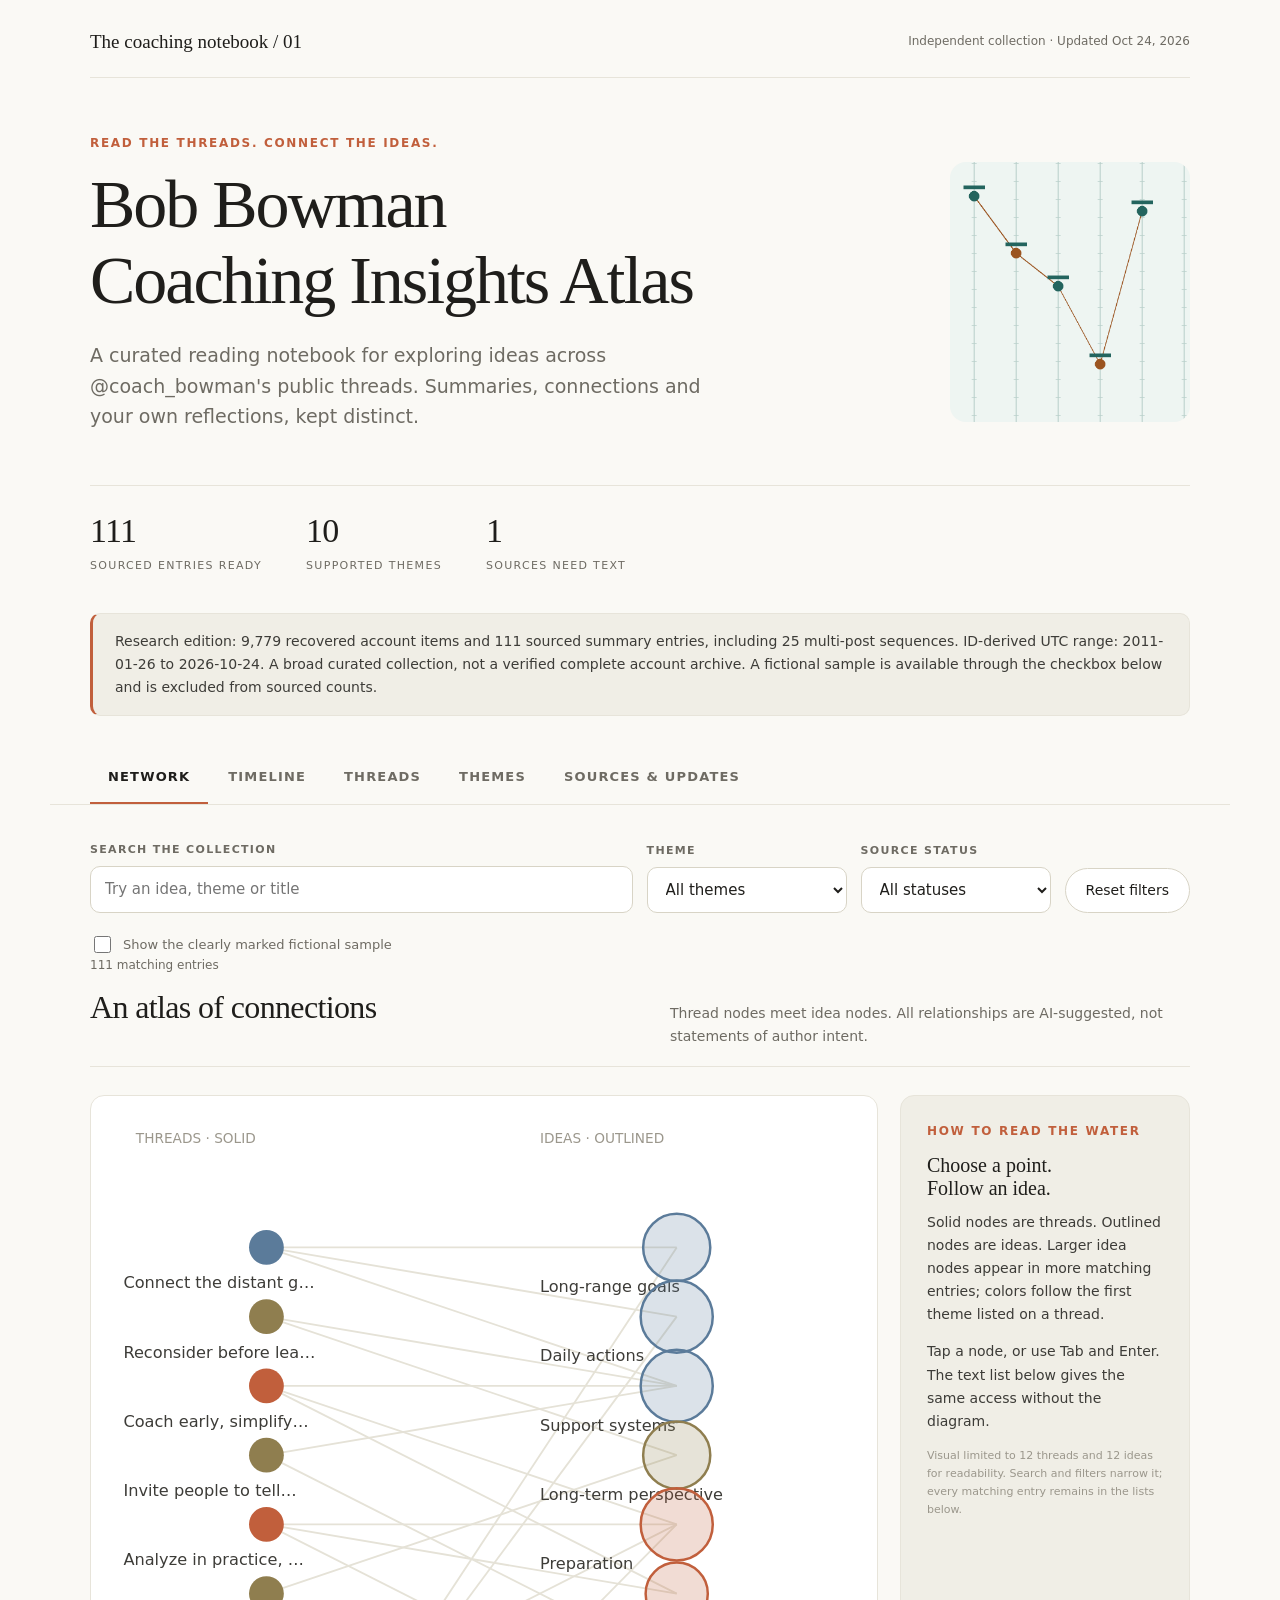
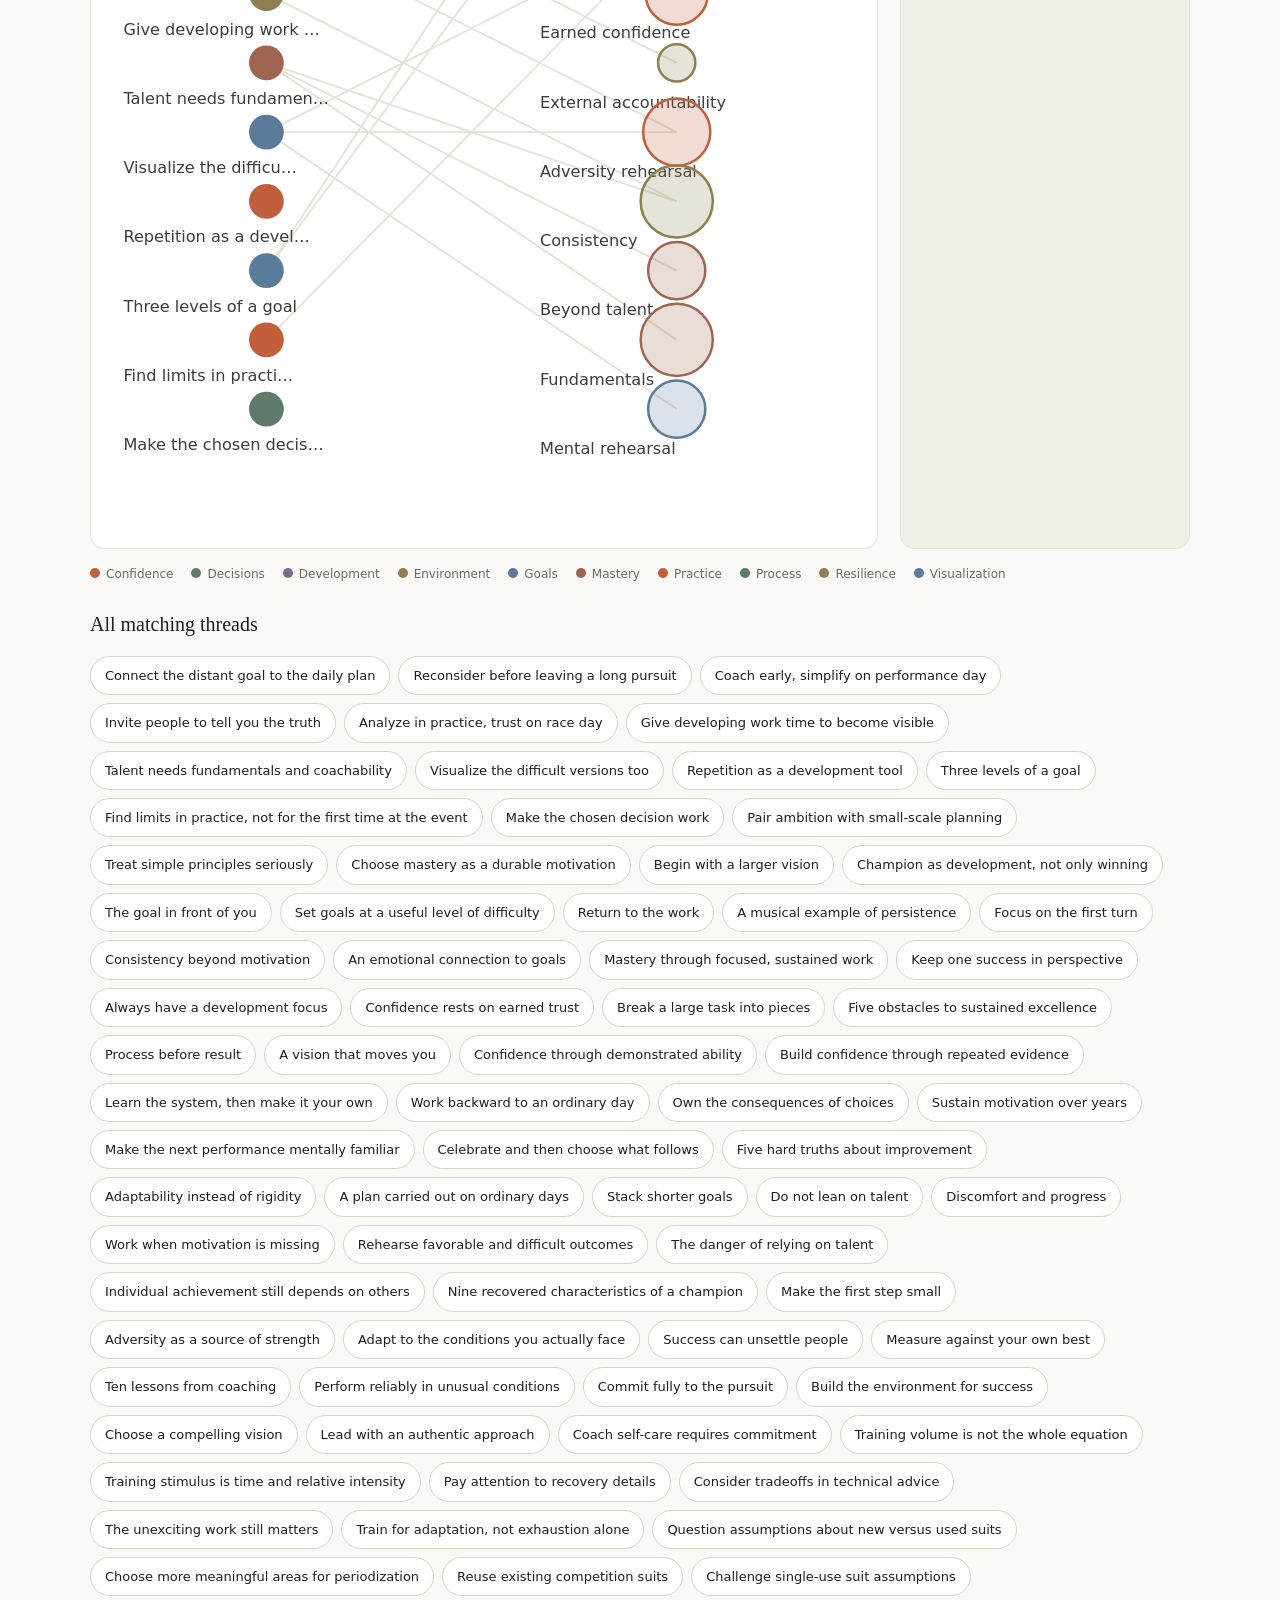
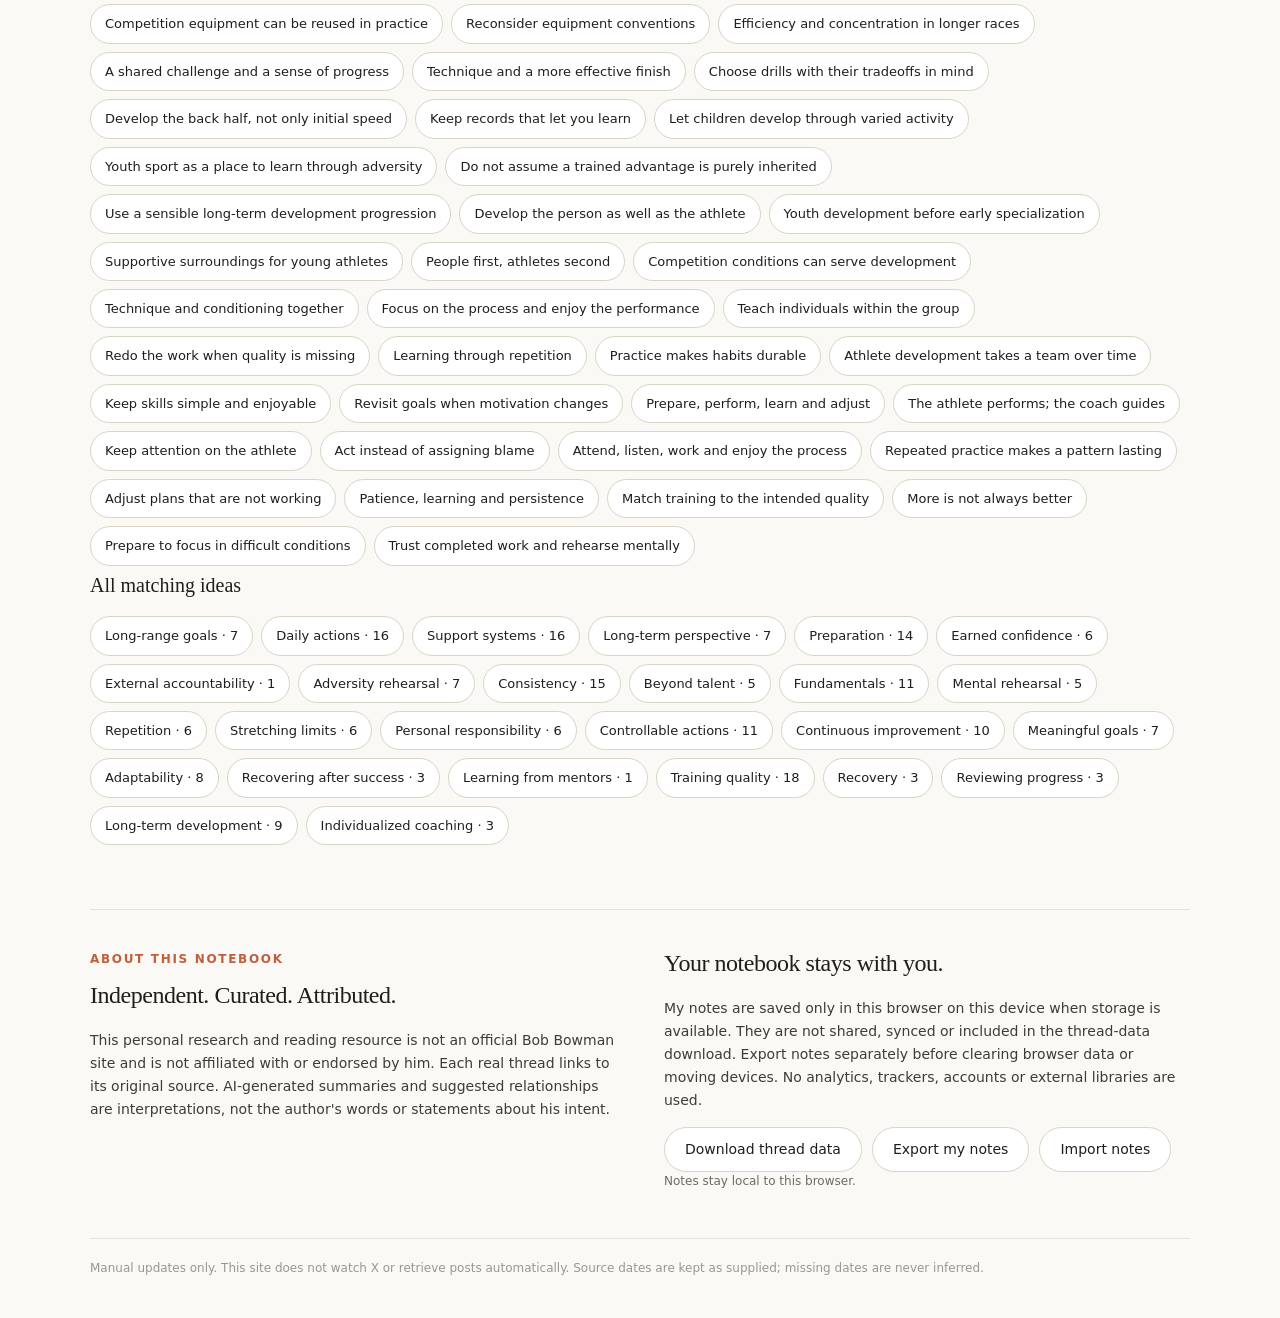
==== index.html @ 833002bc "Initial publication of the Bob Bowman Coaching Insights Atlas" ====
<!doctype html>
<html lang="en">
<head>
<meta charset="utf-8"><meta name="viewport" content="width=device-width,initial-scale=1">
<meta name="description" content="An independent, curated notebook for exploring Bob Bowman's public coaching threads. Not affiliated with or endorsed by Bob Bowman.">
<title>Bob Bowman Coaching Insights Atlas</title>
<link rel="icon" href="./favicon.svg" type="image/svg+xml"><link rel="stylesheet" href="./styles.css">
</head>
<body><a class="skip" href="#atlas-main">Skip to notebook</a><div id="atlas"><p class="loading">Loading the notebook...</p></div>
<noscript>This notebook needs JavaScript for its views. Read or download <a href="./threads.json">the thread data</a> directly.</noscript>
<script type="module">
import { mountAtlas } from './app.js';
const root = document.getElementById('atlas');
fetch('./threads.json').then(r => {if (!r.ok) throw Error('Could not load threads.json'); return r.json();})
.then(data => mountAtlas(root, data)).catch(error => {
  root.replaceChildren(); const heading=document.createElement('h1'); heading.textContent='The notebook could not load';
  const p=document.createElement('p'); p.textContent='Check that threads.json is valid JSON and sits beside index.html. Opening this file directly may block data loading; use GitHub Pages or the local preview instructions in README.md. '+error.message;
  root.append(heading,p);
});
</script></body></html>
---- styles.css ----
/* Bob Bowman Coaching Insights Atlas — warm, editorial, professional theme.
   Typography-first, generous spacing, clear text navigation. No external assets. */
:root{
  --paper:#FAF9F5;
  --card:#FFFFFF;
  --soft:#F0EEE6;
  --ink:#1F1E1B;
  --ink-soft:#3D3C38;
  --muted:#6E6B63;
  --faint:#9B978C;
  --line:#E7E4DA;
  --line-strong:#D8D4C6;
  --accent:#C15F3C;
  --accent-soft:#F6E9E2;
  --serif:Georgia,'Times New Roman',Times,serif;
  --sans:system-ui,-apple-system,BlinkMacSystemFont,'Segoe UI',Roboto,sans-serif;
  --radius:14px;
  color-scheme:light;
}
*{box-sizing:border-box}
html{scroll-behavior:smooth}
body{margin:0;background:var(--paper);color:var(--ink);font:17px/1.65 var(--sans);-webkit-font-smoothing:antialiased}
button,input,select,textarea{font:inherit}
button,a,input,select,textarea{touch-action:manipulation}
button,select,input[type=file]{cursor:pointer}
button{min-height:44px;padding:10px 20px;border:1px solid var(--line-strong);background:var(--card);color:var(--ink);border-radius:999px;font-size:14px}
button:hover{background:var(--soft);border-color:var(--faint)}
button.active,.primary{background:var(--ink);color:var(--paper);border-color:var(--ink)}
button.active:hover,.primary:hover{background:var(--ink-soft)}
button:disabled{opacity:.55;cursor:not-allowed}
a{color:var(--accent);text-underline-offset:3px;text-decoration-thickness:1px;overflow-wrap:anywhere}
a:hover{text-decoration-thickness:2px}
:focus-visible{outline:2px solid var(--accent);outline-offset:3px;border-radius:4px}
h1,h2,h3,p{margin-top:0}
h1,h2,h3{line-height:1.12;font-family:var(--serif);font-weight:400;color:var(--ink)}
h1{font-size:clamp(40px,5.6vw,68px);letter-spacing:-.03em;max-width:820px;margin-bottom:22px}
h2{font-size:clamp(26px,3vw,32px);letter-spacing:-.02em}
h3{font-size:20px}
small,.meta,.eyebrow{font-size:12px;letter-spacing:.03em}
.eyebrow{text-transform:uppercase;letter-spacing:.14em;font-weight:600;font-family:var(--sans);color:var(--accent);font-size:12px}
.atlas-shell{max-width:1180px;margin:auto;padding:0 40px 40px}
.mast{padding:26px 0 0}
.mastline,.row,.view-head{display:flex;align-items:center;justify-content:space-between;gap:18px;flex-wrap:wrap}
.mastline{padding-bottom:20px;border-bottom:1px solid var(--line);margin-bottom:56px}
.identity{font-family:var(--serif);font-size:19px;color:var(--ink)}
.edition{font-size:12px;color:var(--muted)}
.hero{display:grid;grid-template-columns:1fr 240px;gap:48px;align-items:center;margin-bottom:8px}
.dek{max-width:640px;color:var(--muted);font-size:19px;line-height:1.6}
.lane-art{width:100%;height:230px}
.stats{display:flex;gap:44px;margin:34px 0 0;padding-top:26px;border-top:1px solid var(--line)}
.stat strong{display:block;font:400 34px/1.1 var(--serif);letter-spacing:-.02em}
.stat span{font-size:11px;letter-spacing:.12em;text-transform:uppercase;color:var(--muted)}
.notice{background:var(--soft);border:1px solid var(--line);border-left:3px solid var(--accent);border-radius:10px;padding:16px 22px;margin:36px 0 0}
.notice p{margin:0;font-size:14px;color:var(--ink-soft)}
/* Sticky text navigation */
.tabs{position:sticky;top:0;z-index:15;display:flex;gap:2px;flex-wrap:wrap;background:var(--paper);border-bottom:1px solid var(--line);padding:0;margin:34px -40px 36px;padding-left:40px;padding-right:40px}
.tabs button{border:0;border-radius:0;background:transparent;min-height:54px;padding:0 18px;font-size:13px;font-weight:600;letter-spacing:.09em;text-transform:uppercase;color:var(--muted);border-bottom:2px solid transparent}
.tabs button:hover{background:transparent;color:var(--ink)}
.tabs button.active{background:transparent;color:var(--ink);border-bottom-color:var(--accent)}
.toolbar{display:grid;grid-template-columns:minmax(180px,1fr) 200px 190px auto;gap:14px;margin-bottom:20px;align-items:end}
.field label{display:block;font-size:11px;font-weight:600;letter-spacing:.12em;text-transform:uppercase;color:var(--muted);margin-bottom:7px}
input,select,textarea{min-height:46px;border:1px solid var(--line-strong);border-radius:10px;padding:10px 14px;background:var(--card);color:var(--ink);width:100%;font-size:15px}
input:focus,select:focus,textarea:focus{border-color:var(--accent);outline:none}
.checkbox{display:flex;gap:9px;align-items:center;font-size:13px;color:var(--muted)}
.checkbox input{width:17px;min-height:17px;accent-color:var(--accent)}
.muted,.meta{color:var(--muted)}
.view-head{align-items:baseline;border-bottom:1px solid var(--line);padding-bottom:18px;margin-bottom:28px}
.view-head h2{margin-bottom:0}
.view-head p{font-size:14px;max-width:520px;margin-bottom:0}
.cards{display:grid;grid-template-columns:repeat(3,minmax(0,1fr));gap:20px}
.card{padding:26px;border:1px solid var(--line);border-radius:var(--radius);background:var(--card);display:flex;flex-direction:column;transition:border-color .15s,box-shadow .15s}
.card:hover{border-color:var(--line-strong);box-shadow:0 1px 3px rgba(31,30,27,.05),0 10px 28px rgba(31,30,27,.06)}
.card h3{font-size:24px;letter-spacing:-.015em;margin:16px 0 8px}
.card p{font-size:14px;color:var(--ink-soft)}
.card .meta{font-size:12px;color:var(--faint)}
.card .actions{margin-top:auto;padding-top:16px}
.chips{display:flex;flex-wrap:wrap;gap:6px;margin:12px 0}
.chip{display:inline-block;border:1px solid var(--line);padding:3px 11px;border-radius:999px;font-size:11px;line-height:1.8;color:var(--muted);background:var(--paper)}
.badge{font-size:10px;letter-spacing:.12em;text-transform:uppercase;font-weight:700;color:var(--accent);font-family:var(--sans)}
.empty{border:1px dashed var(--line-strong);border-radius:var(--radius);padding:52px 28px;text-align:center;background:var(--card)}
.empty h3{font-size:24px}
.graph-layout{display:grid;grid-template-columns:minmax(0,1fr) 290px;gap:22px}
.graph-board{border:1px solid var(--line);border-radius:var(--radius);background:var(--card);padding:20px;min-width:0}
.graph-board svg{width:100%;height:auto;display:block}
.node{cursor:pointer}
.node:hover circle,.node:focus-visible circle{stroke:var(--ink);stroke-width:3.5}
.node text{font:13px var(--sans);fill:var(--ink-soft)}
.legend{display:flex;gap:18px;flex-wrap:wrap;font-size:12px;color:var(--muted);margin-top:16px}
.swatch{width:10px;height:10px;display:inline-block;border-radius:50%;margin-right:6px}
.graph-help{padding:26px;background:var(--soft);border:1px solid var(--line);border-radius:var(--radius);font-size:14px;color:var(--ink-soft)}
.graph-help h3{margin:10px 0 12px}
.node-list{display:flex;gap:8px;flex-wrap:wrap;margin:14px 0 8px}
.node-list button{font-size:13px;padding:8px 14px;min-height:38px}
.timeline{border-left:1px solid var(--line-strong);padding-left:30px;margin-left:8px}
.timeline article{position:relative;padding:0 0 26px}
.timeline article:before{content:"";position:absolute;left:-36px;top:10px;width:11px;height:11px;border-radius:50%;background:var(--accent);border:2px solid var(--paper)}
.timeline button{text-align:left;width:100%;padding:18px 20px;border-radius:12px}
.theme-grid{display:grid;grid-template-columns:repeat(2,minmax(0,1fr));gap:20px}
.theme{padding:26px;border:1px solid var(--line);border-radius:var(--radius);background:var(--card)}
.theme button{display:block;text-align:left;width:100%;margin-top:10px;border-radius:10px}
.about{display:grid;grid-template-columns:1fr 1fr;gap:48px;border-top:1px solid var(--line);padding-top:40px;margin-top:64px;font-size:14px;color:var(--ink-soft)}
.about h2{font-size:24px}
.footer{border-top:1px solid var(--line);margin-top:32px;padding-top:20px;font-size:12px;color:var(--faint)}
.actions{display:flex;gap:10px;flex-wrap:wrap;align-items:center}
.status{font-size:12px;min-height:22px;color:var(--muted)}
.dialog{border:1px solid var(--line);border-radius:18px;padding:0;color:var(--ink);width:min(780px,calc(100% - 24px));max-height:90vh;background:var(--card);box-shadow:0 24px 64px rgba(31,30,27,.18)}
.dialog::backdrop{background:rgba(31,30,27,.45)}
.dialog-head{position:sticky;top:0;background:var(--card);border-radius:18px 18px 0 0;padding:14px 26px;border-bottom:1px solid var(--line);display:flex;justify-content:space-between;align-items:center;z-index:1}
.dialog-body{padding:30px}
.dialog h2{font-size:34px}
.dialog h3{font-size:17px;margin-top:30px}
.dialog textarea{min-height:150px;resize:vertical}
blockquote{margin:22px 0;padding:16px 22px;border-left:3px solid var(--accent);background:var(--accent-soft);border-radius:0 10px 10px 0}
blockquote p{font-family:var(--serif);font-size:18px;font-style:italic;color:var(--ink)}
.form-grid{display:grid;grid-template-columns:1fr 1fr;gap:18px}
.span-all{grid-column:1/-1}
.skip{position:absolute;left:12px;top:-100px;z-index:30;background:var(--card);padding:12px;border-radius:8px}
.skip:focus{top:12px}
.loading{padding:48px 40px;color:var(--muted)}
.checklist li{margin-bottom:16px}
.notes-warning{font-size:12px;color:var(--muted)}
.graphic-note{font-size:11px;color:var(--faint)}
.no-scroll{overflow:hidden}
img.lane-art{height:260px;object-fit:cover;object-position:center;border-radius:16px}
h1,h2,h3,button,p{overflow-wrap:break-word}
.stat{min-width:0}
.dialog button{max-width:100%}
details{padding:14px 0;border-bottom:1px solid var(--line)}
summary{cursor:pointer;min-height:44px;font-size:14px}
details p{padding:10px 0;font-size:14px}
@media(max-width:900px){
  .cards{grid-template-columns:repeat(2,minmax(0,1fr))}
  .hero{grid-template-columns:1fr 180px;gap:24px}
  .toolbar{grid-template-columns:1fr 1fr}
  .graph-layout{grid-template-columns:1fr}
  .graph-help{padding:20px}
  .atlas-shell{padding:0 24px 32px}
  .tabs{margin-left:-24px;margin-right:-24px;padding-left:24px;padding-right:24px;overflow-x:auto;flex-wrap:nowrap}
  .tabs button{white-space:nowrap}
}
@media(max-width:600px){
  .mastline{margin-bottom:36px}
  .hero{display:block}
  .lane-art{display:none}
  h1{font-size:40px}
  .dek{font-size:16px}
  .stats{gap:26px;flex-wrap:wrap}
  .stat strong{font-size:28px}
  .cards,.theme-grid,.about,.form-grid{grid-template-columns:1fr}
  .toolbar{grid-template-columns:1fr}
  .span-all{grid-column:auto}
  .card{padding:22px}
  .about{gap:24px;margin-top:48px}
  .dialog-body{padding:22px}
  .dialog h2{font-size:28px}
  .view-head h2{font-size:26px}
  .graph-board{padding:10px}
  .node text{font-size:15px}
  .tabs button{padding:0 13px;font-size:12px}
}
@media(prefers-reduced-motion:no-preference){button,a,.card{transition:background .15s,color .15s,border-color .15s,box-shadow .15s}}
@media print{.tabs,.toolbar,.actions,.dialog-head button{display:none}.atlas-shell{padding:0}.cards{display:block}.card{break-inside:avoid;margin-bottom:16px}}
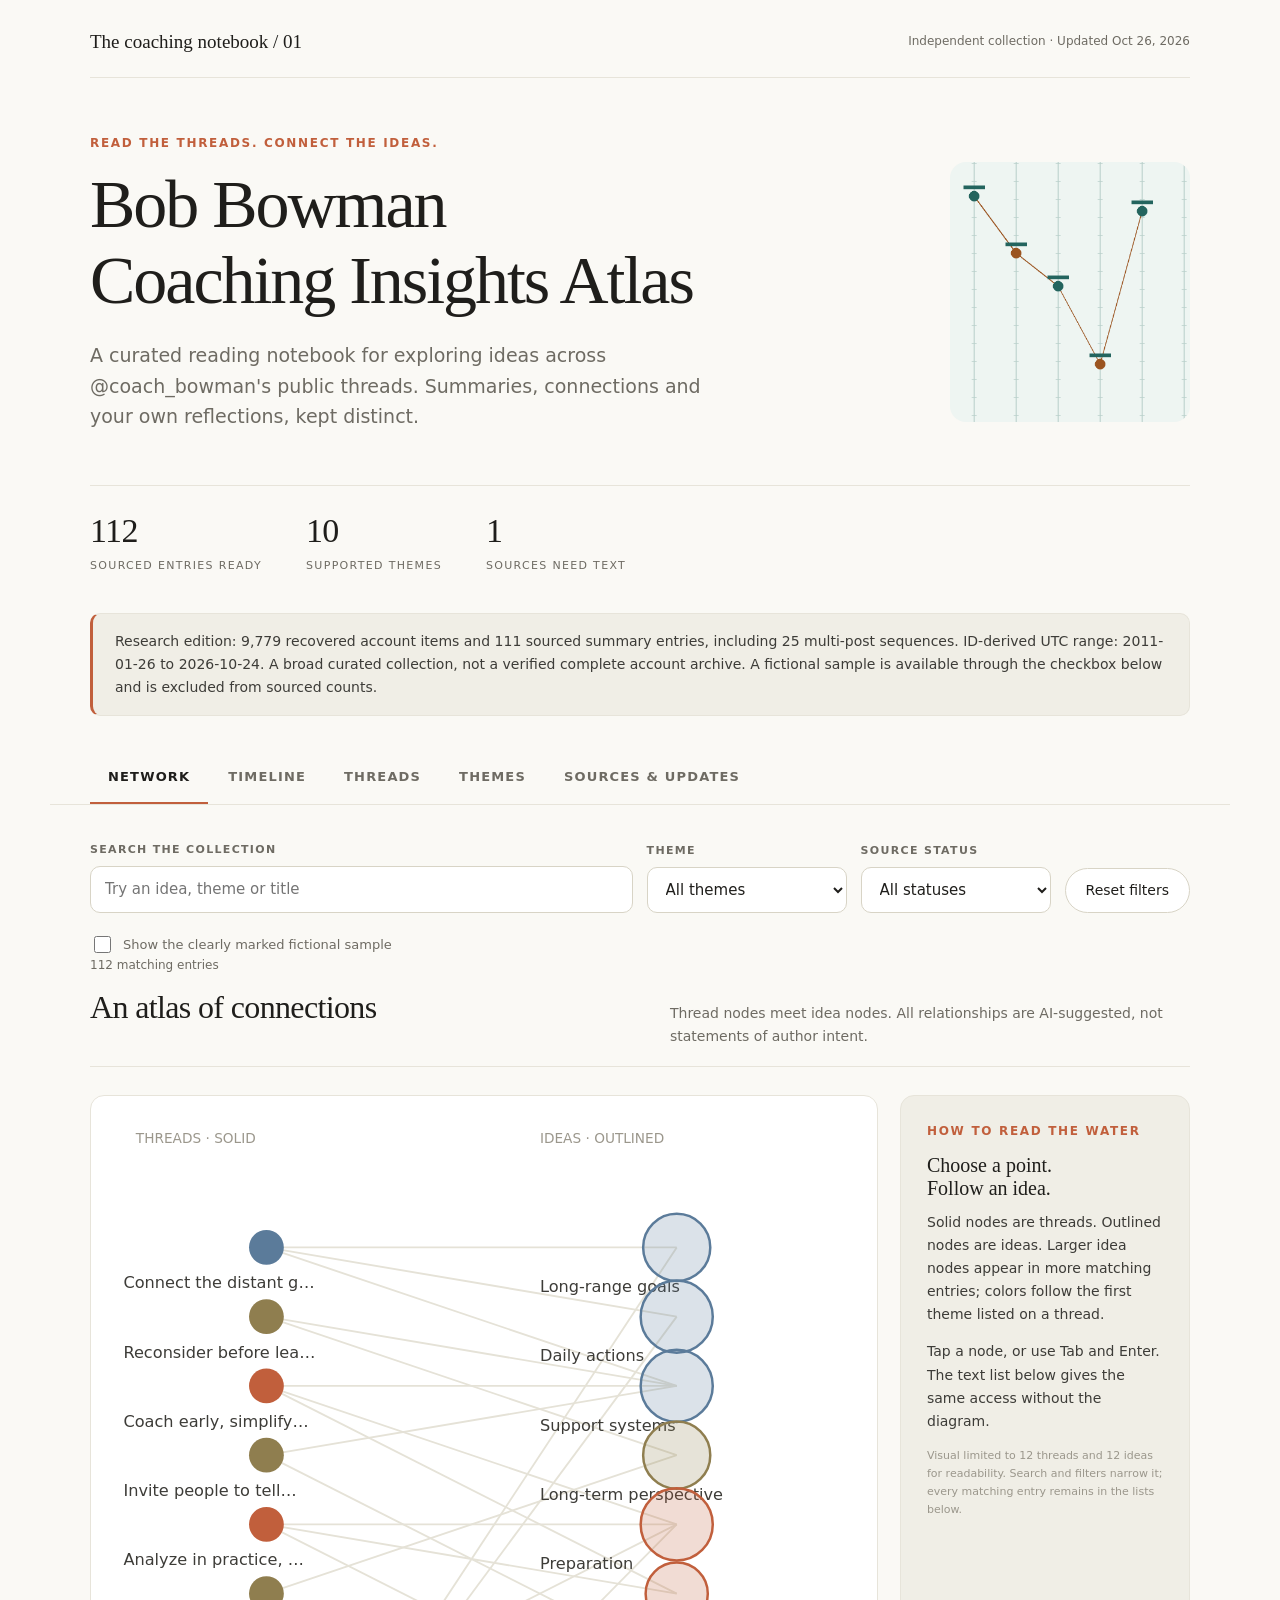
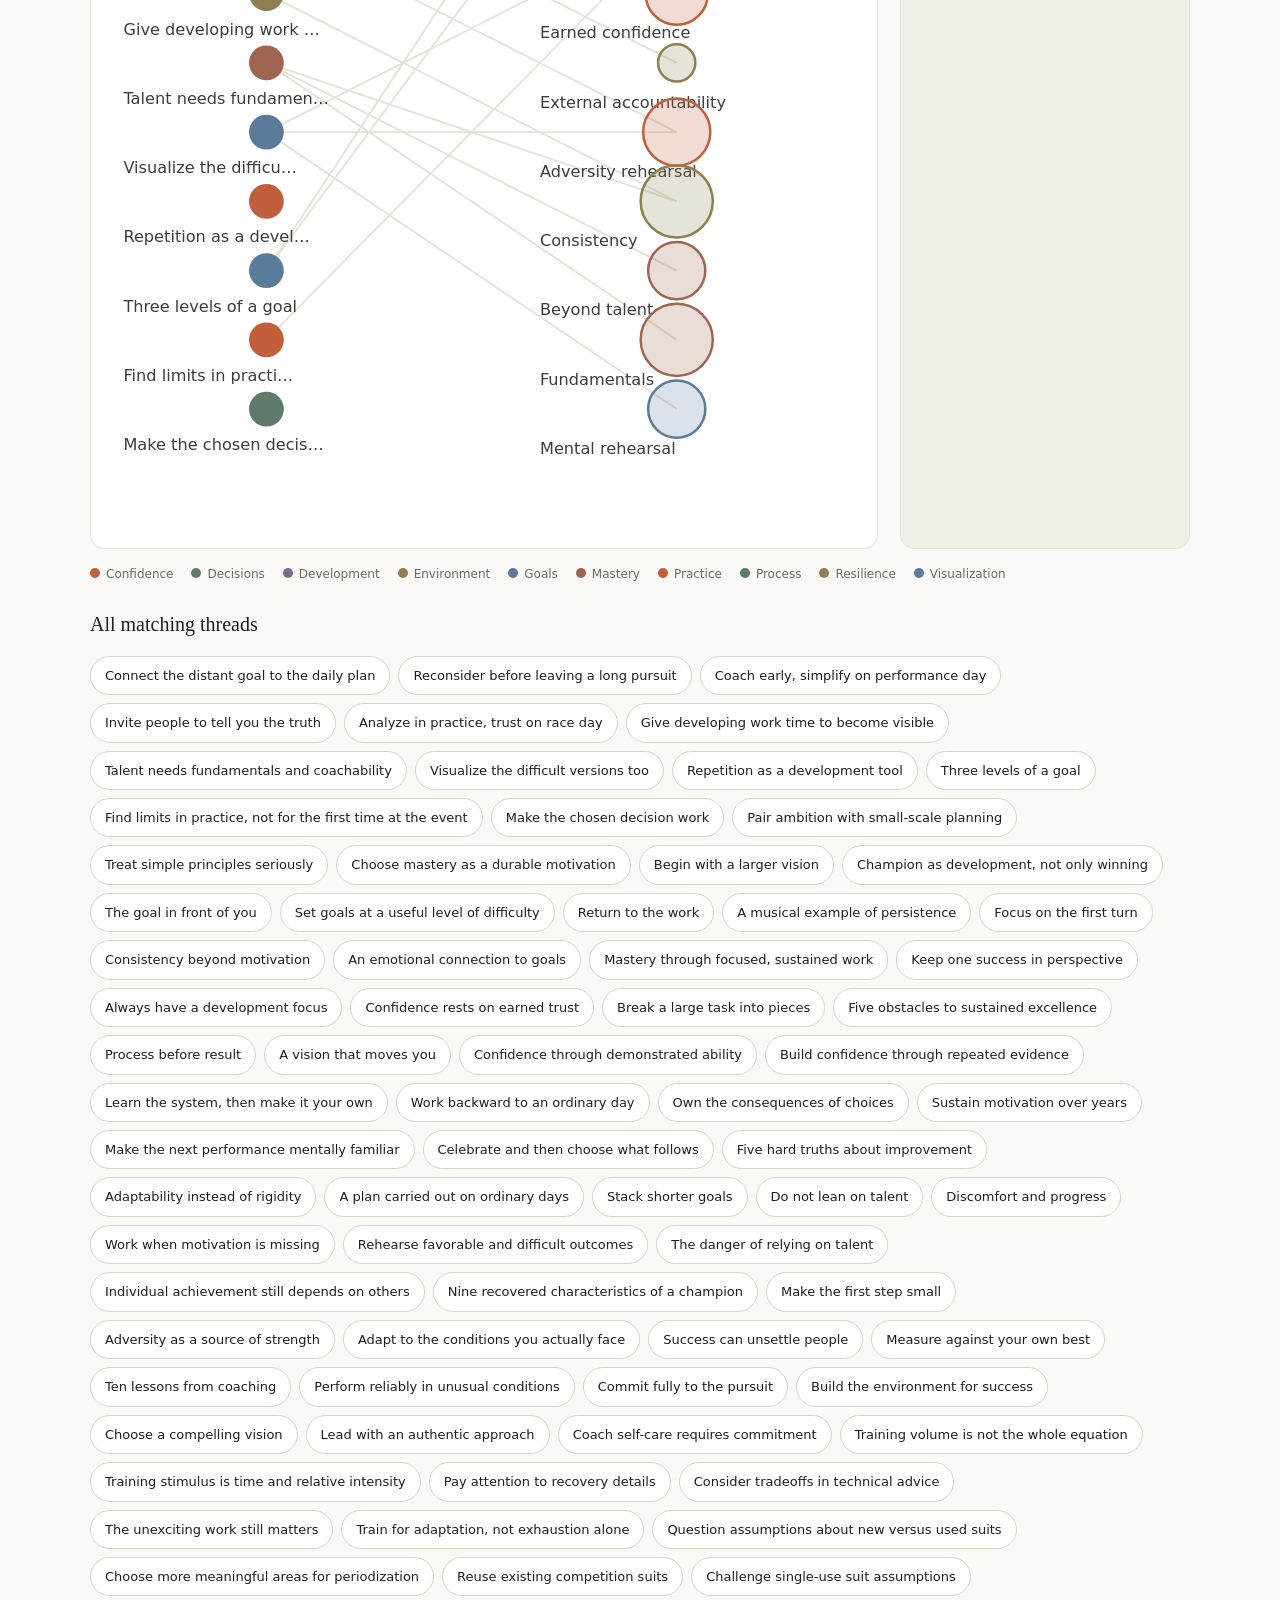
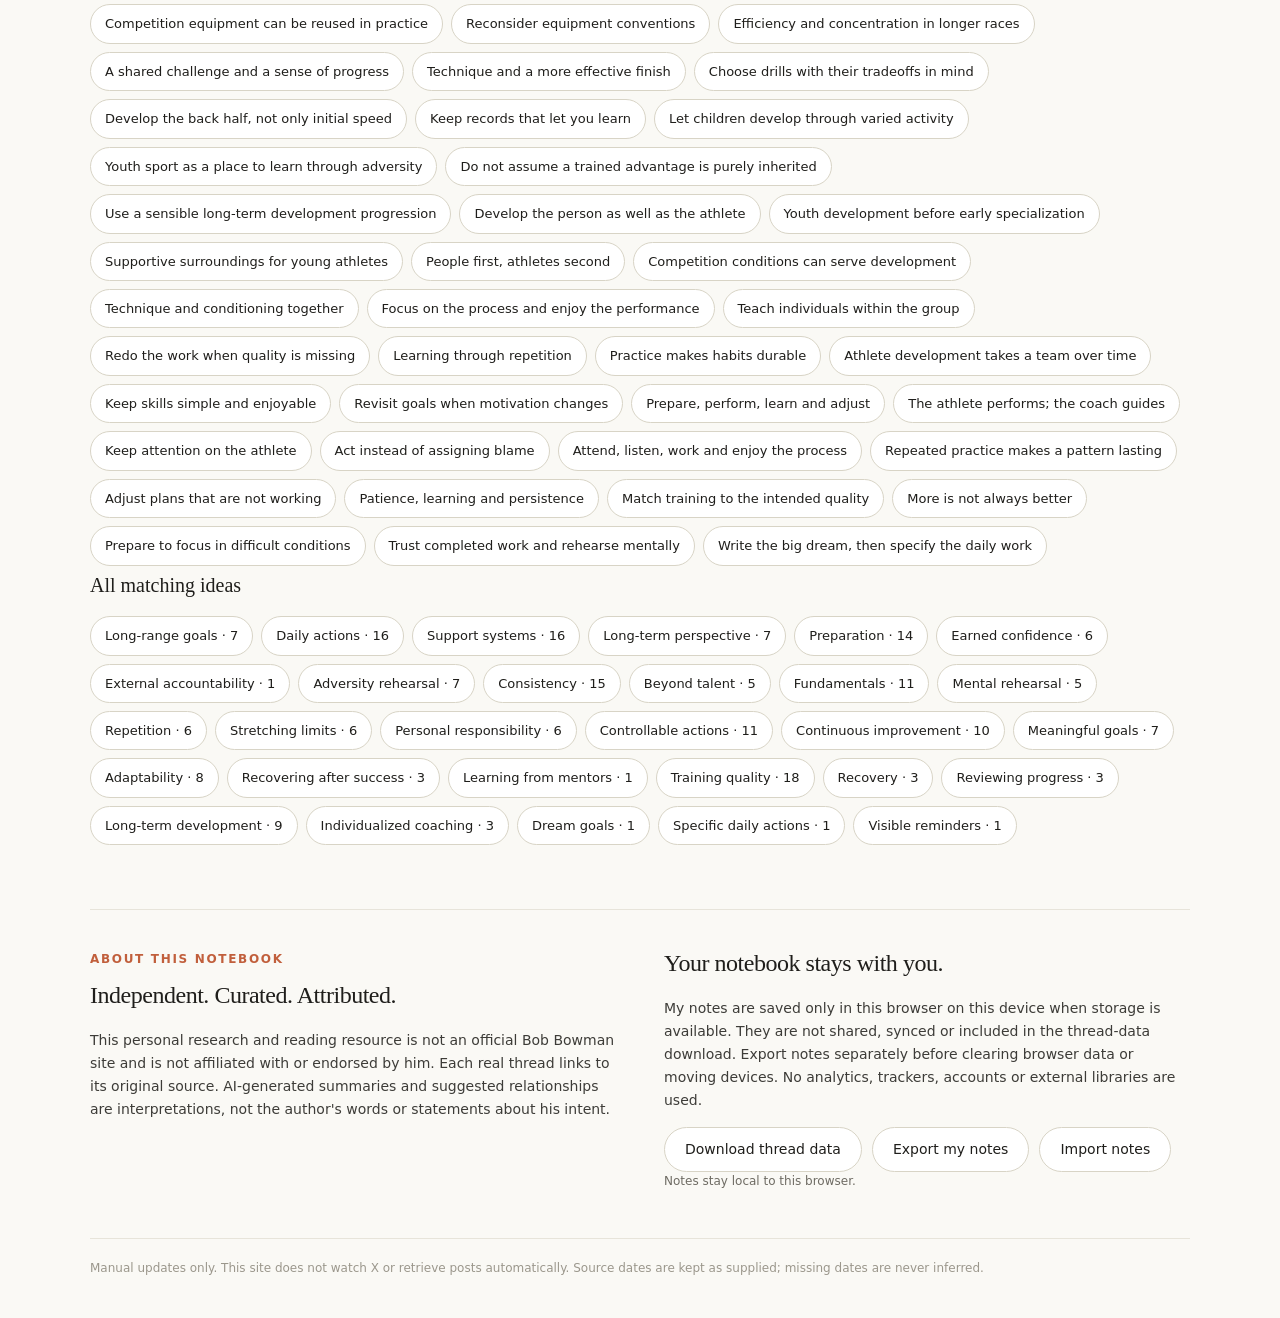
==== commit 4e55acd0: "Update index.html" ====
--- a/index.html
+++ b/index.html
@@ -11,8 +11,22 @@
 <script type="module">
 import { mountAtlas } from './app.js';
 const root = document.getElementById('atlas');
-fetch('./threads.json').then(r => {if (!r.ok) throw Error('Could not load threads.json'); return r.json();})
-.then(data => mountAtlas(root, data)).catch(error => {
+const readJSON = async path => { const r=await fetch(path,{cache:'no-cache'}); if(!r.ok) throw Error('Could not load '+path); return r.json(); };
+const unique = (items,key) => [...new Map(items.map(x=>[x[key],x])).values()];
+Promise.all([readJSON('./threads.json'),readJSON('./weekly-updates.json').then(w=>{if(w.schemaVersion!==1 || !Array.isArray(w.threads) || !Array.isArray(w.archiveLedger)) throw Error('Invalid weekly data');return w;}).catch(()=>null)])
+.then(([data,weekly]) => {
+  if (weekly) {
+    if (weekly.schemaVersion!==1 || !Array.isArray(weekly.threads) || !Array.isArray(weekly.archiveLedger)) throw Error('Invalid weekly data');
+    data.threads=unique([...data.threads,...weekly.threads],'id');
+    data.archiveLedger=unique([...data.archiveLedger,...weekly.archiveLedger],'id');
+    data.updated=weekly.contentUpdated || data.updated;
+    data.weeklyUpdate=weekly;
+    const prior=data.coverage;
+    data.coverage={...prior,title:'Archive and weekly update coverage',note:prior.note+' Weekly refreshes add readable-source-supported summaries, not a complete X feed.',facts:[...prior.facts.map(x=>'Original archive: '+x),'Current combined collection: '+data.threads.filter(x=>!x.sample).length+' sourced summaries; '+data.archiveLedger.length+' recovered source records.','Last checked: '+weekly.lastChecked+'. Content updated: '+weekly.contentUpdated+'.',weekly.checkNote],gaps:unique([...(prior.gaps||[]).map(note=>({note})),...(weekly.gaps||[]).map(note=>({note}))],'note').map(x=>x.note)};
+  }
+  mountAtlas(root,data);
+  if (!weekly) {const p=document.createElement('p');p.className='status';p.textContent='Weekly update data is unavailable. Showing the preserved original archive; this is not a no-new-posts result.';root.prepend(p);}
+}).catch(error => {
   root.replaceChildren(); const heading=document.createElement('h1'); heading.textContent='The notebook could not load';
   const p=document.createElement('p'); p.textContent='Check that threads.json is valid JSON and sits beside index.html. Opening this file directly may block data loading; use GitHub Pages or the local preview instructions in README.md. '+error.message;
   root.append(heading,p);
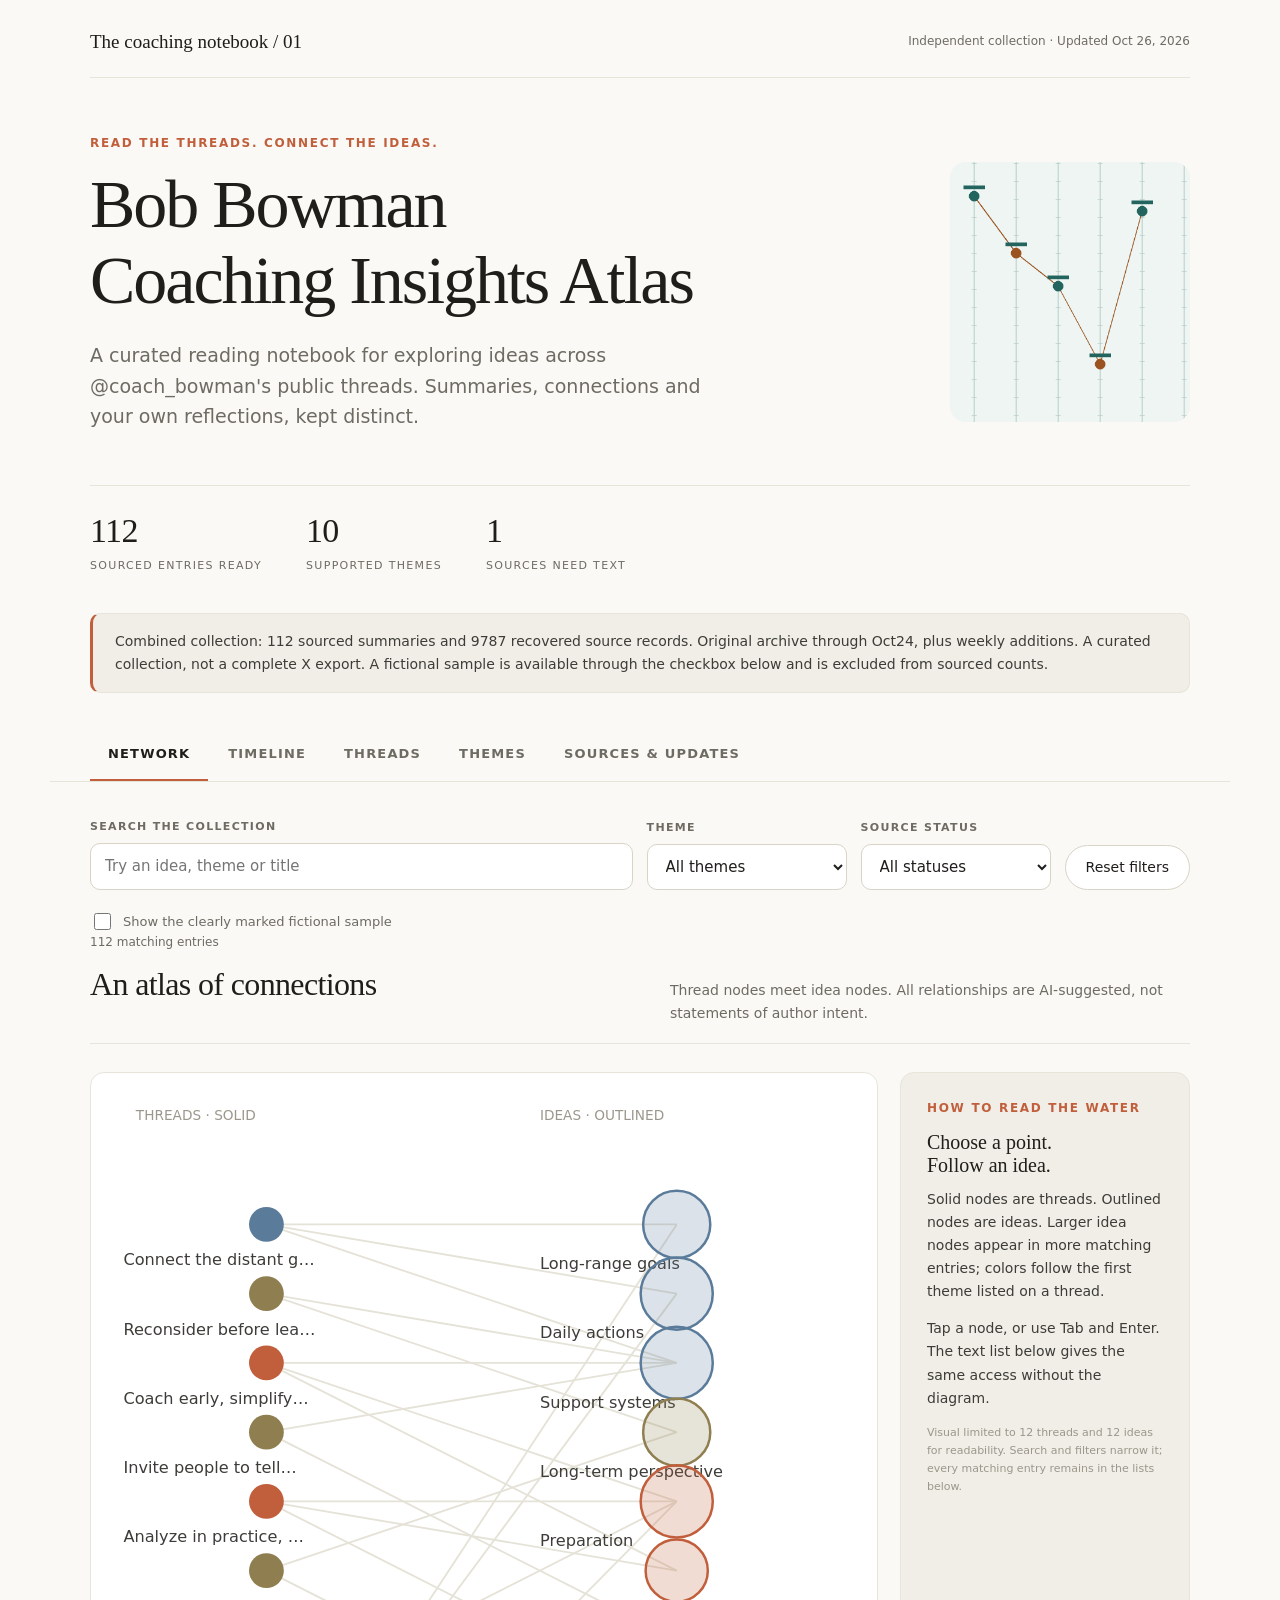
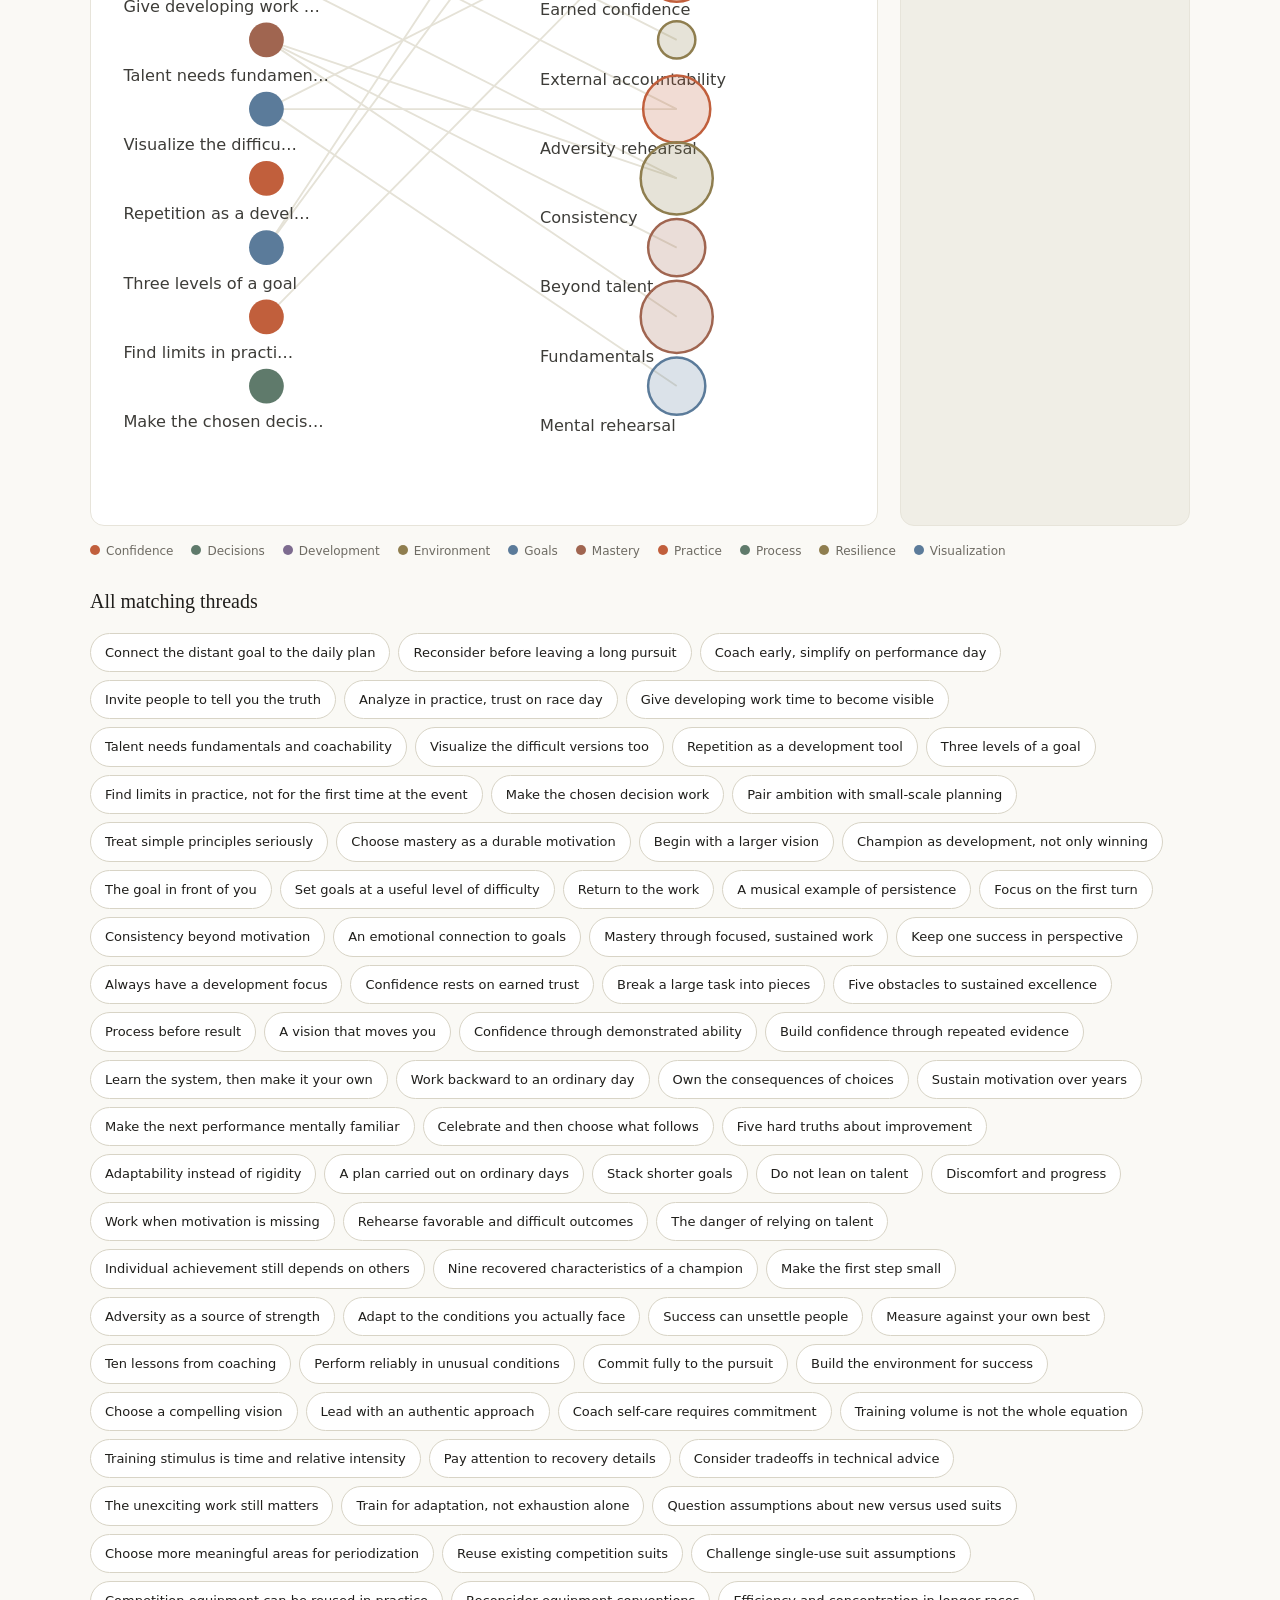
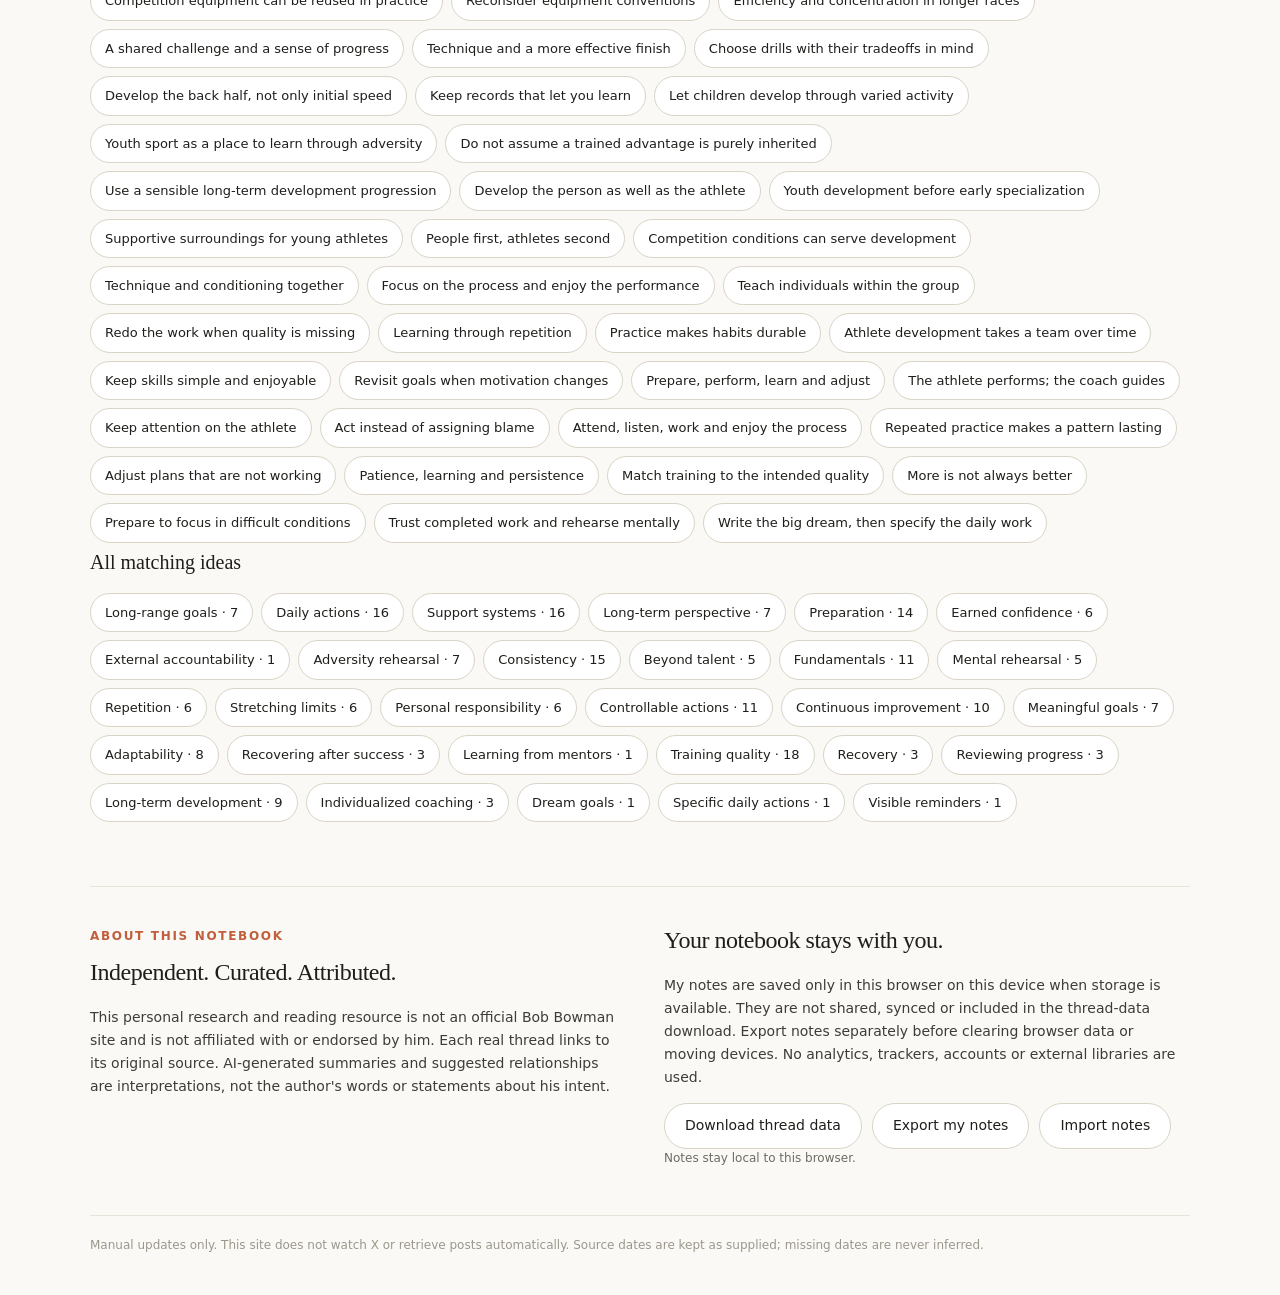
==== commit 6fc2a8a1: "Update index.html" ====
--- a/index.html
+++ b/index.html
@@ -21,6 +21,7 @@
     data.archiveLedger=unique([...data.archiveLedger,...weekly.archiveLedger],'id');
     data.updated=weekly.contentUpdated || data.updated;
     data.weeklyUpdate=weekly;
+    data.collectionNote="Combined collection: "+data.threads.filter(x=>!x.sample).length+" sourced summaries and "+data.archiveLedger.length+" recovered source records. Original archive through Oct24, plus weekly additions. A curated collection, not a complete X export.";
     const prior=data.coverage;
     data.coverage={...prior,title:'Archive and weekly update coverage',note:prior.note+' Weekly refreshes add readable-source-supported summaries, not a complete X feed.',facts:[...prior.facts.map(x=>'Original archive: '+x),'Current combined collection: '+data.threads.filter(x=>!x.sample).length+' sourced summaries; '+data.archiveLedger.length+' recovered source records.','Last checked: '+weekly.lastChecked+'. Content updated: '+weekly.contentUpdated+'.',weekly.checkNote],gaps:unique([...(prior.gaps||[]).map(note=>({note})),...(weekly.gaps||[]).map(note=>({note}))],'note').map(x=>x.note)};
   }
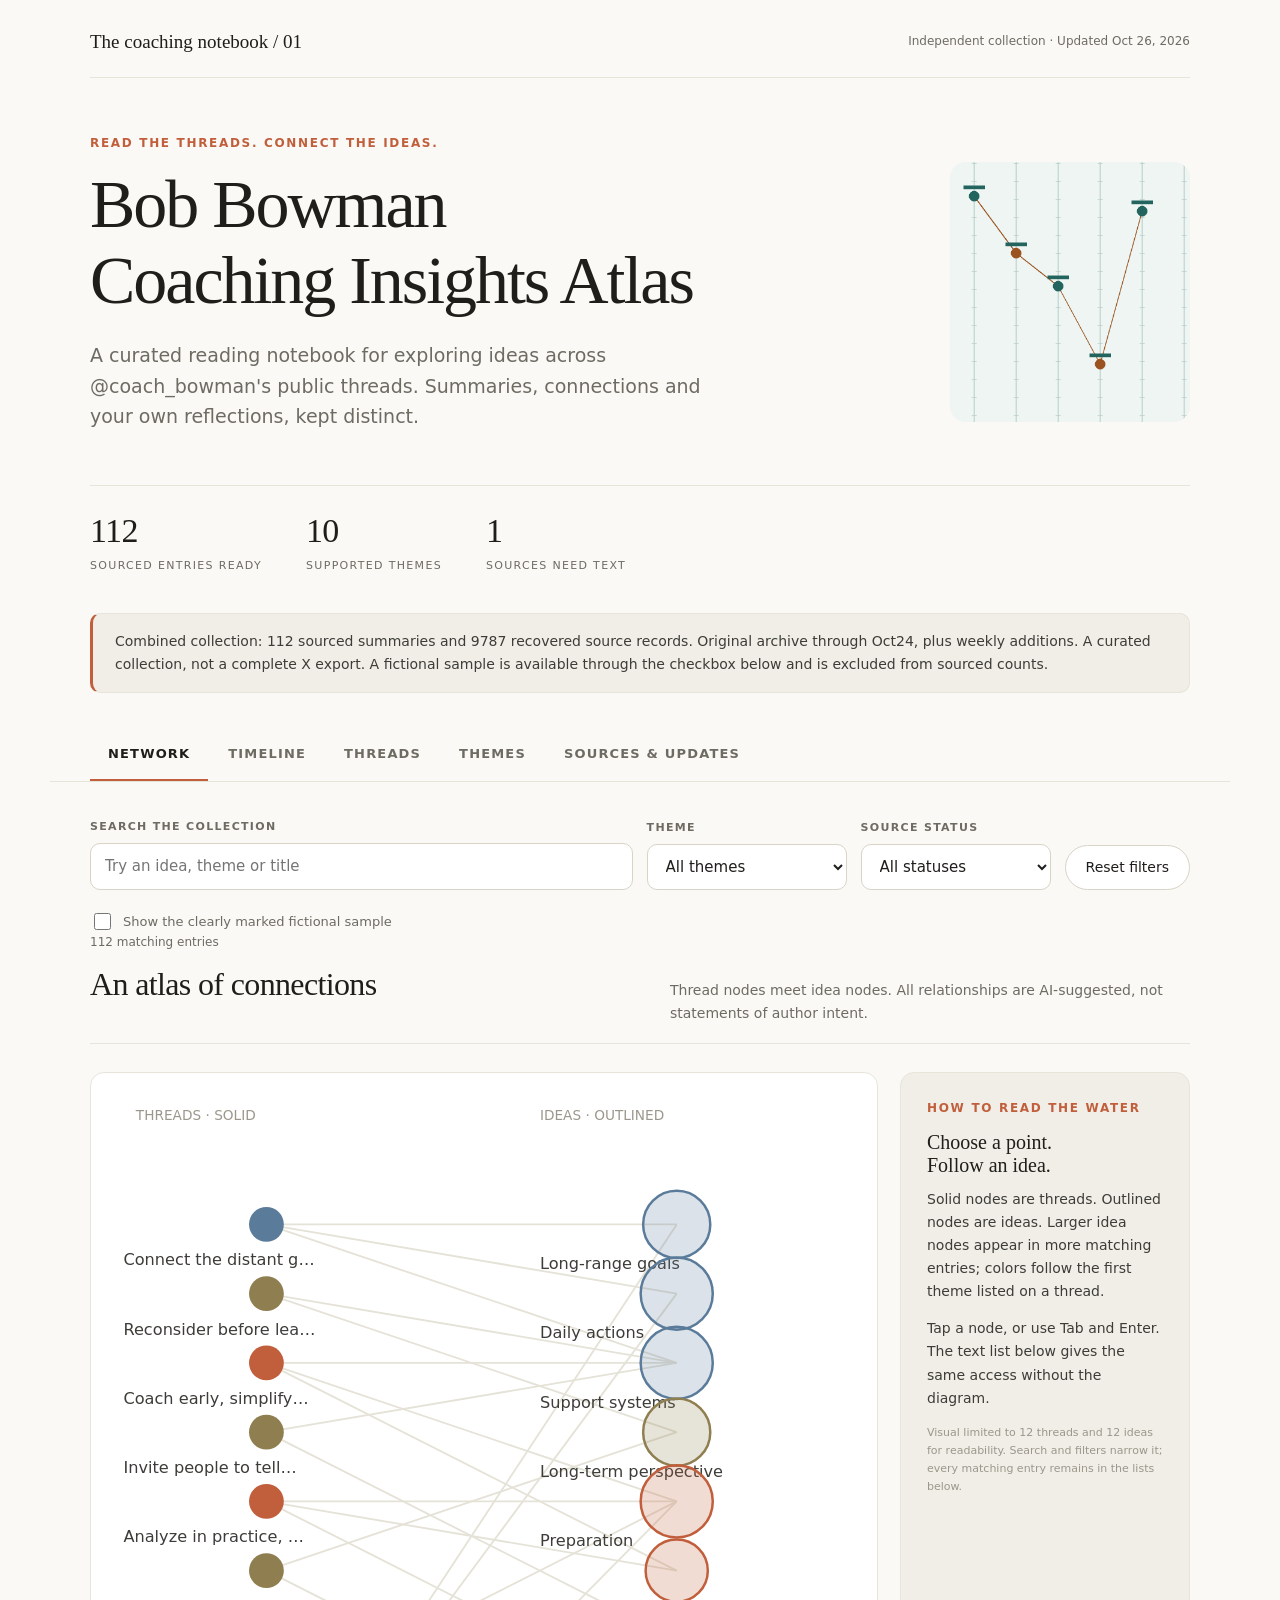
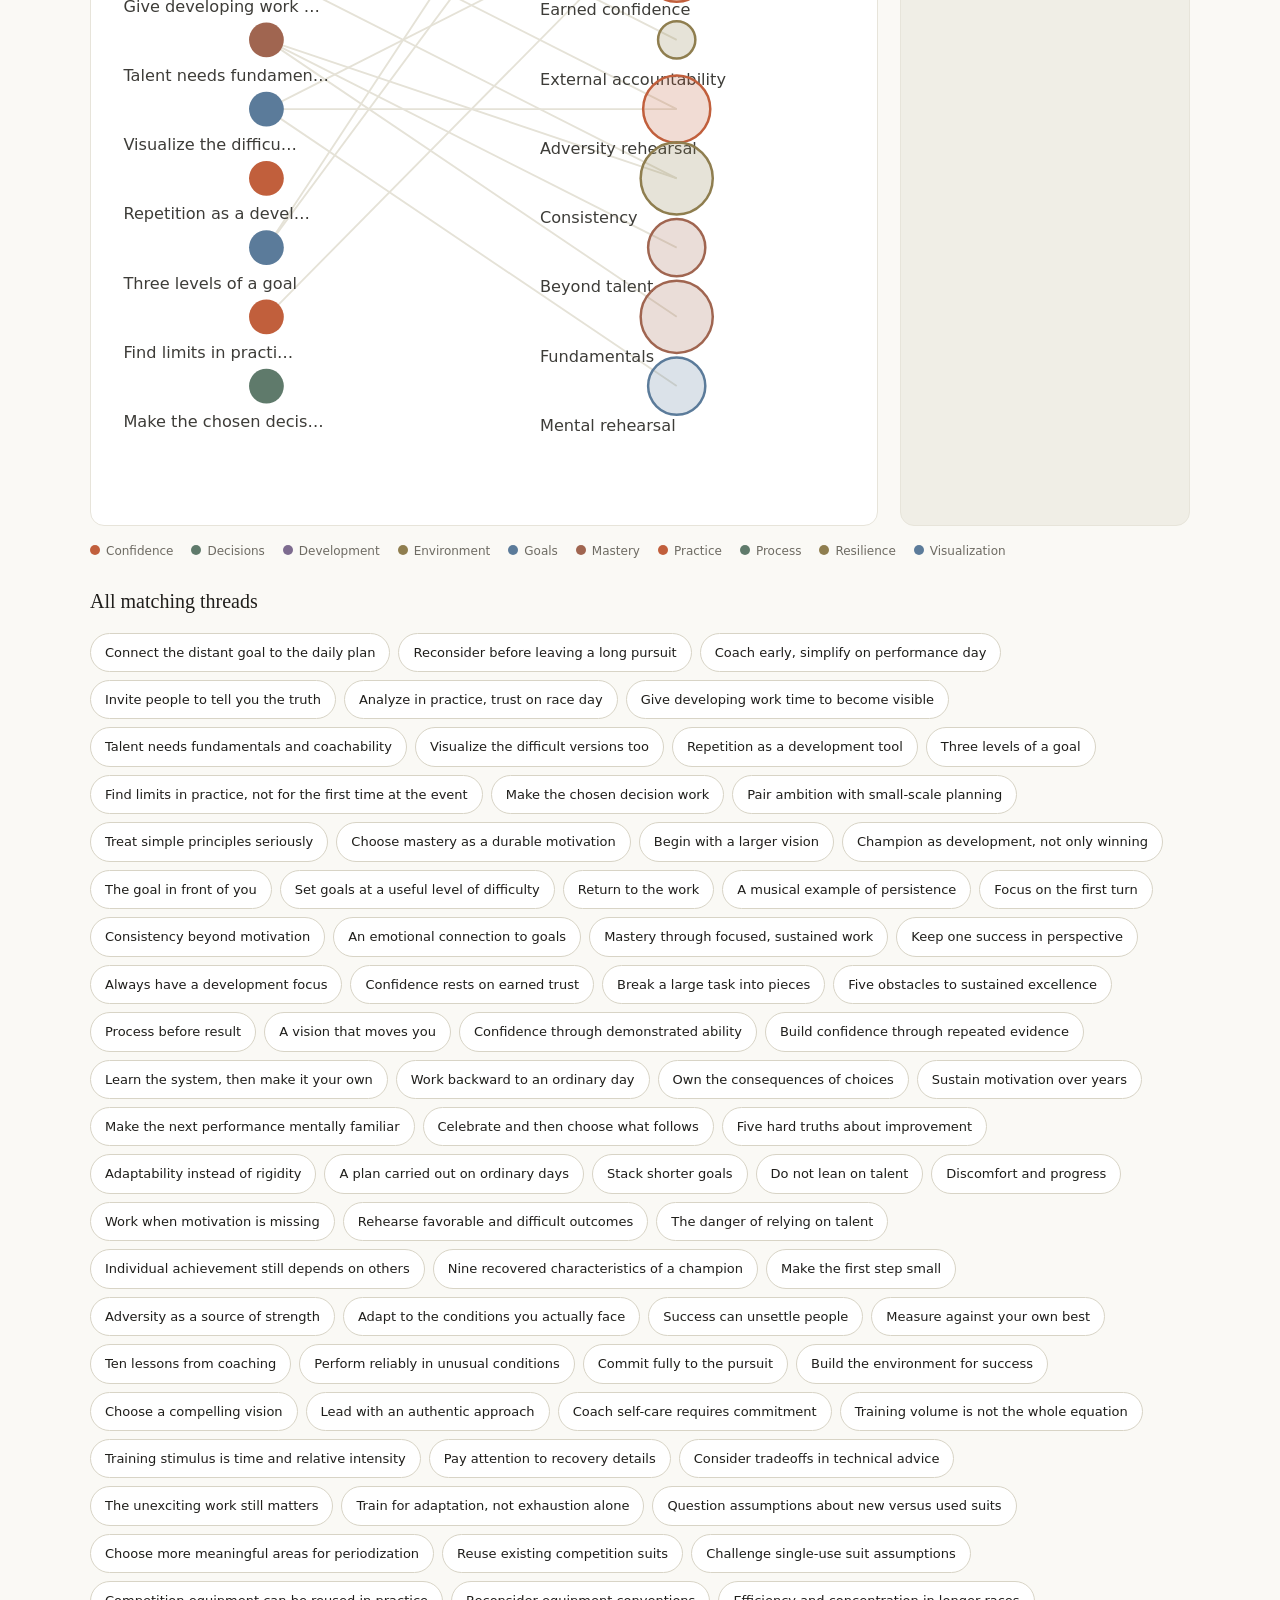
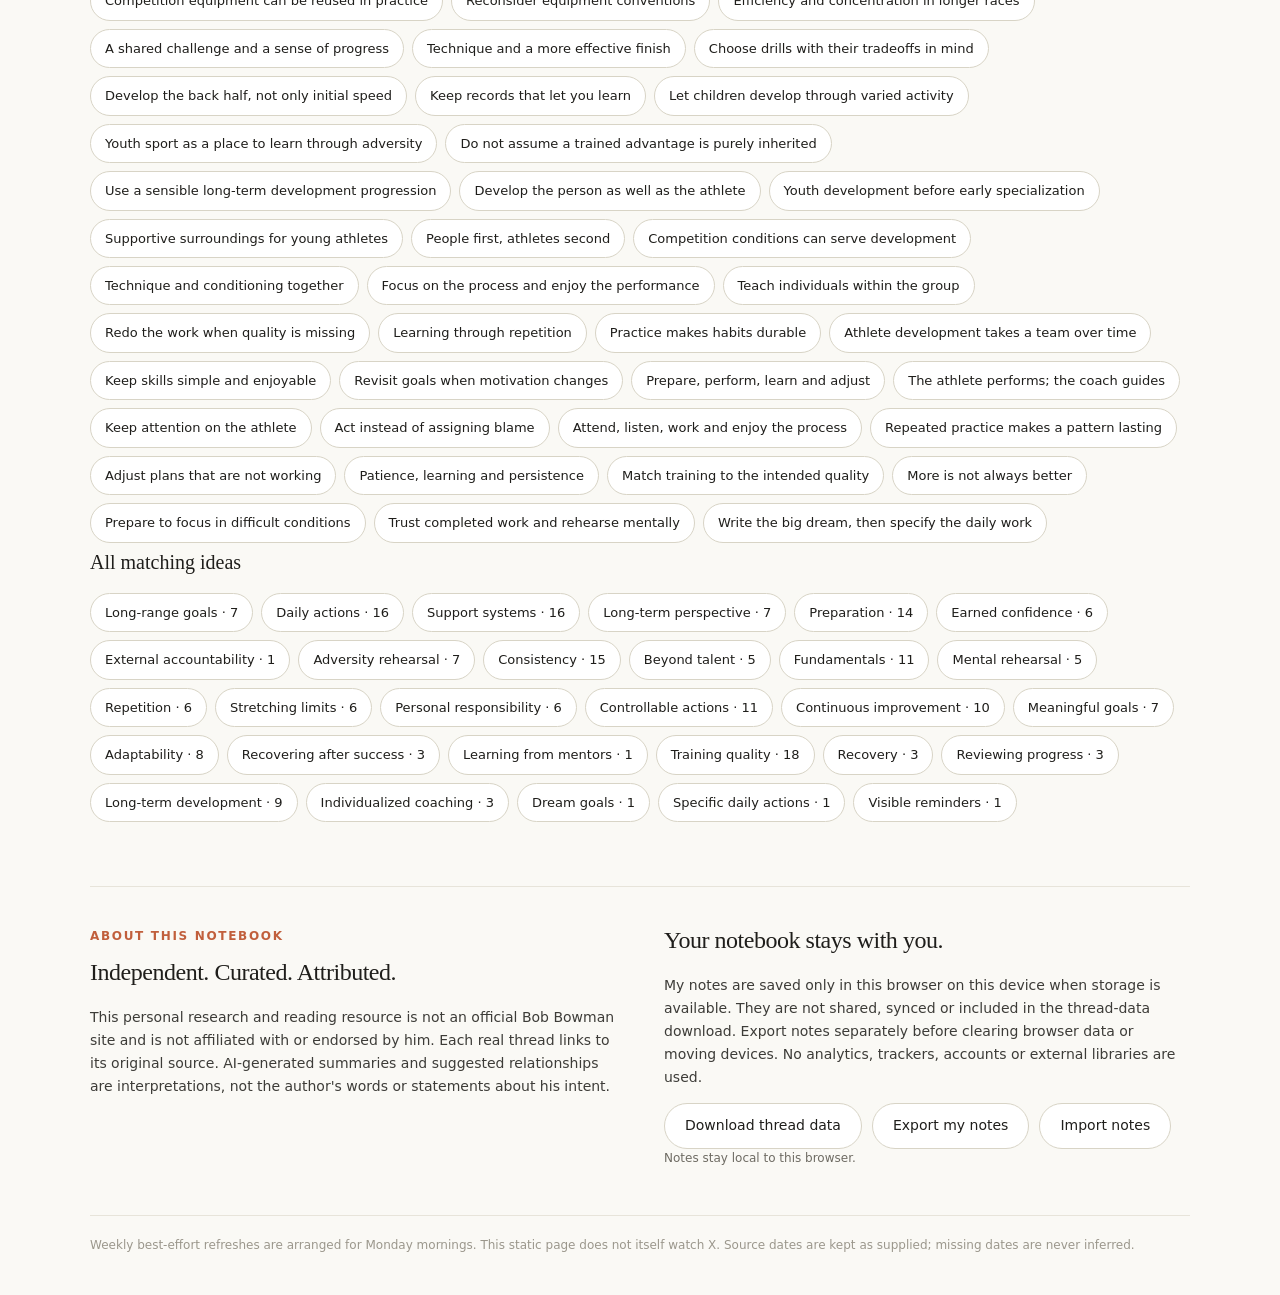
==== commit 4a3a8c26: "Update index.html" ====
--- a/index.html
+++ b/index.html
@@ -9,7 +9,7 @@
 <body><a class="skip" href="#atlas-main">Skip to notebook</a><div id="atlas"><p class="loading">Loading the notebook...</p></div>
 <noscript>This notebook needs JavaScript for its views. Read or download <a href="./threads.json">the thread data</a> directly.</noscript>
 <script type="module">
-import { mountAtlas } from './app.js';
+import { mountAtlas } from './app.js?v=20261026-weekly';
 const root = document.getElementById('atlas');
 const readJSON = async path => { const r=await fetch(path,{cache:'no-cache'}); if(!r.ok) throw Error('Could not load '+path); return r.json(); };
 const unique = (items,key) => [...new Map(items.map(x=>[x[key],x])).values()];
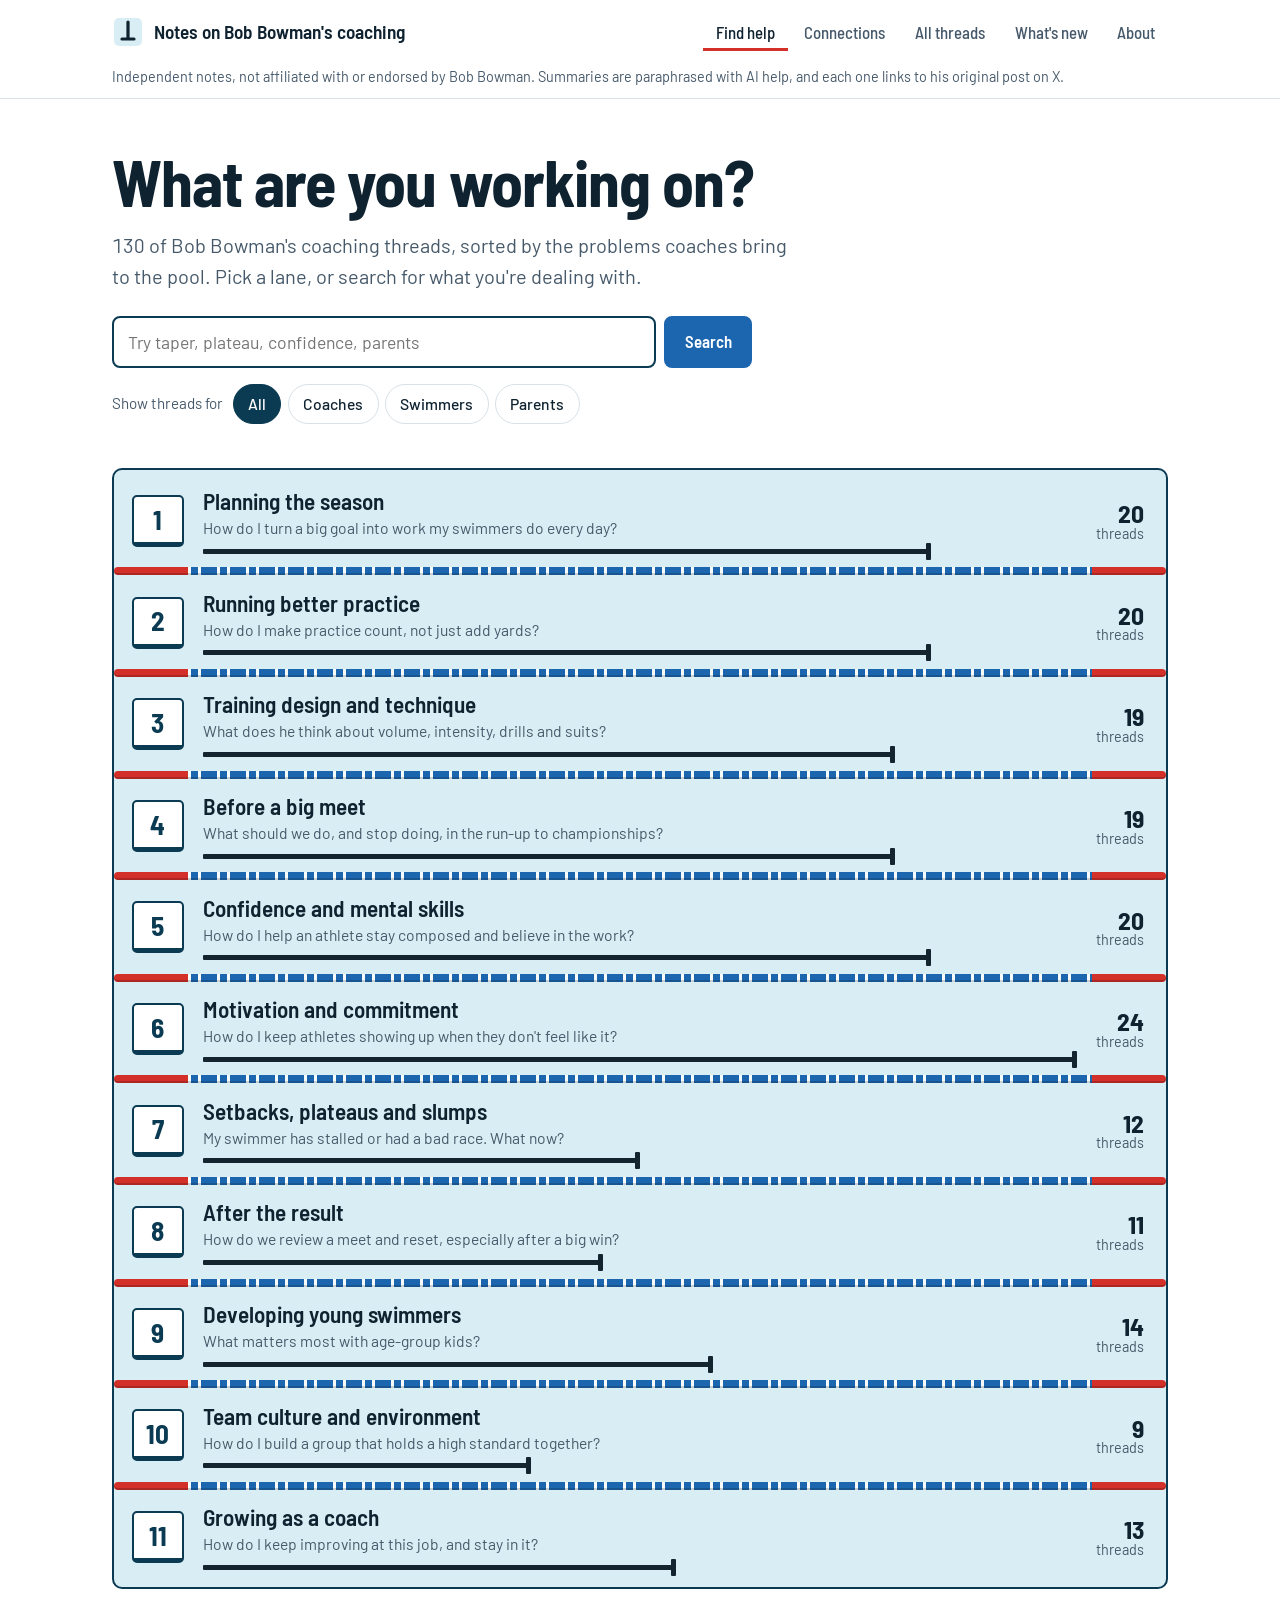
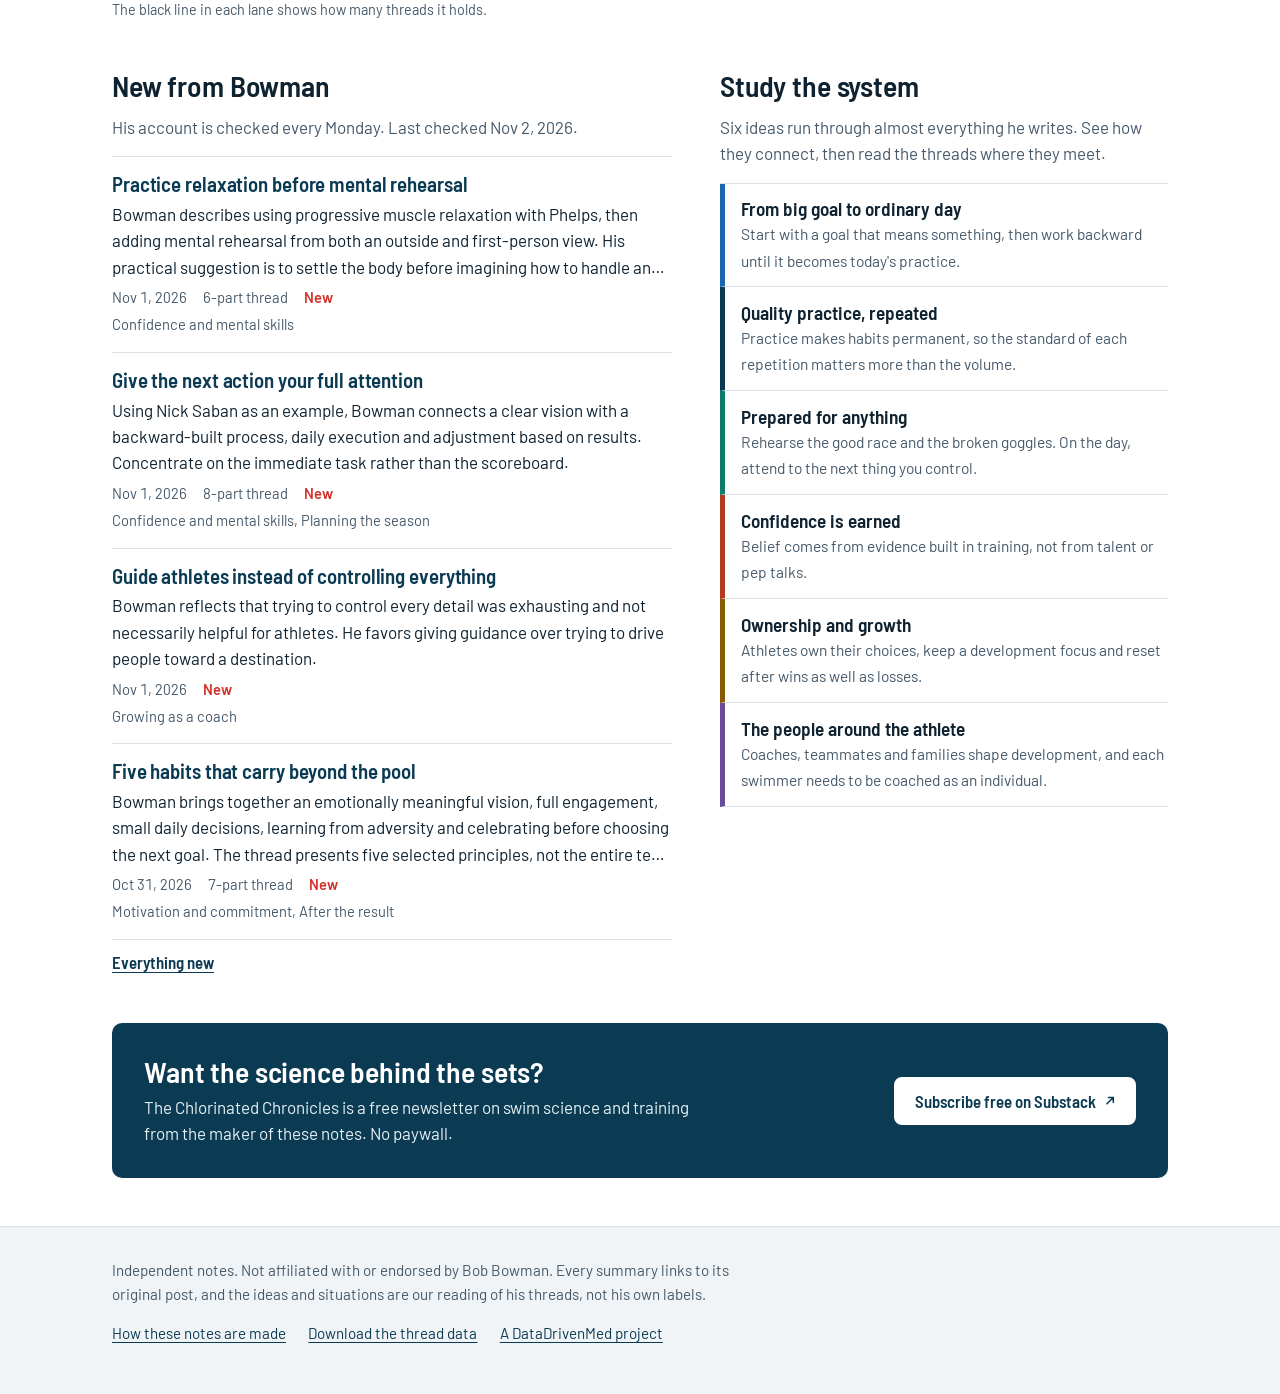
==== commit 7ac58693: "Coach-first redesign: situations, thread reader, connections explorer Problem-first home with eleven" ====
--- a/index.html
+++ b/index.html
@@ -1,35 +1,45 @@
 <!doctype html>
 <html lang="en">
 <head>
-<meta charset="utf-8"><meta name="viewport" content="width=device-width,initial-scale=1">
-<meta name="description" content="An independent, curated notebook for exploring Bob Bowman's public coaching threads. Not affiliated with or endorsed by Bob Bowman.">
-<title>Bob Bowman Coaching Insights Atlas</title>
-<link rel="icon" href="./favicon.svg" type="image/svg+xml"><link rel="stylesheet" href="./styles.css">
+<meta charset="utf-8">
+<meta name="viewport" content="width=device-width,initial-scale=1,viewport-fit=cover">
+<meta name="description" content="Independent notes on Bob Bowman's public coaching threads, organized by the problems swim coaches, swimmers and parents bring to the pool. Not affiliated with or endorsed by Bob Bowman.">
+<meta name="theme-color" content="#0B3A53">
+<title>Notes on Bob Bowman's coaching</title>
+<link rel="icon" href="./favicon.svg" type="image/svg+xml">
+<link rel="preload" href="./fonts/barlow-latin-400-normal.woff2" as="font" type="font/woff2" crossorigin>
+<link rel="preload" href="./fonts/barlow-semi-condensed-latin-600-normal.woff2" as="font" type="font/woff2" crossorigin>
+<link rel="stylesheet" href="./styles.css?v=20261105-redesign">
 </head>
-<body><a class="skip" href="#atlas-main">Skip to notebook</a><div id="atlas"><p class="loading">Loading the notebook...</p></div>
-<noscript>This notebook needs JavaScript for its views. Read or download <a href="./threads.json">the thread data</a> directly.</noscript>
+<body>
+<div id="atlas"><p class="loading">Loading the notes&hellip;</p></div>
+<noscript><p class="loading">These notes need JavaScript. You can still read or download <a href="./threads.json">the original thread data</a> and <a href="./weekly-updates.json">the weekly additions</a>.</p></noscript>
 <script type="module">
-import { mountAtlas } from './app.js?v=20261026-weekly';
+import { mountAtlas } from './app.js?v=20261105-redesign';
 const root = document.getElementById('atlas');
-const readJSON = async path => { const r=await fetch(path,{cache:'no-cache'}); if(!r.ok) throw Error('Could not load '+path); return r.json(); };
-const unique = (items,key) => [...new Map(items.map(x=>[x[key],x])).values()];
-Promise.all([readJSON('./threads.json'),readJSON('./weekly-updates.json').then(w=>{if(w.schemaVersion!==1 || !Array.isArray(w.threads) || !Array.isArray(w.archiveLedger)) throw Error('Invalid weekly data');return w;}).catch(()=>null)])
-.then(([data,weekly]) => {
+const readJSON = async path => { const r = await fetch(path, {cache: 'no-cache'}); if (!r.ok) throw Error('Could not load ' + path); return r.json(); };
+const unique = (items, key) => [...new Map(items.map(x => [x[key], x])).values()];
+// The weekly agent writes weekly-updates.json in the same schema as before. Nothing here changes that contract.
+Promise.all([
+  readJSON('./threads.json'),
+  readJSON('./weekly-updates.json').then(w => { if (w.schemaVersion !== 1 || !Array.isArray(w.threads) || !Array.isArray(w.archiveLedger)) throw Error('Invalid weekly data'); return w; }).catch(() => null),
+  readJSON('./guide.json').catch(() => null)
+]).then(([data, weekly, guide]) => {
+  data.archiveThreadIds = data.threads.map(t => t.id);
   if (weekly) {
-    if (weekly.schemaVersion!==1 || !Array.isArray(weekly.threads) || !Array.isArray(weekly.archiveLedger)) throw Error('Invalid weekly data');
-    data.threads=unique([...data.threads,...weekly.threads],'id');
-    data.archiveLedger=unique([...data.archiveLedger,...weekly.archiveLedger],'id');
-    data.updated=weekly.contentUpdated || data.updated;
-    data.weeklyUpdate=weekly;
-    data.collectionNote="Combined collection: "+data.threads.filter(x=>!x.sample).length+" sourced summaries and "+data.archiveLedger.length+" recovered source records. Original archive through Oct24, plus weekly additions. A curated collection, not a complete X export.";
-    const prior=data.coverage;
-    data.coverage={...prior,title:'Archive and weekly update coverage',note:prior.note+' Weekly refreshes add readable-source-supported summaries, not a complete X feed.',facts:[...prior.facts.map(x=>'Original archive: '+x),'Current combined collection: '+data.threads.filter(x=>!x.sample).length+' sourced summaries; '+data.archiveLedger.length+' recovered source records.','Last checked: '+weekly.lastChecked+'. Content updated: '+weekly.contentUpdated+'.',weekly.checkNote],gaps:unique([...(prior.gaps||[]).map(note=>({note})),...(weekly.gaps||[]).map(note=>({note}))],'note').map(x=>x.note)};
+    data.threads = unique([...data.threads, ...weekly.threads], 'id');
+    data.archiveLedger = unique([...data.archiveLedger, ...weekly.archiveLedger], 'id');
+    data.updated = weekly.contentUpdated || data.updated;
+    data.weeklyUpdate = weekly;
   }
-  mountAtlas(root,data);
-  if (!weekly) {const p=document.createElement('p');p.className='status';p.textContent='Weekly update data is unavailable. Showing the preserved original archive; this is not a no-new-posts result.';root.prepend(p);}
+  mountAtlas(root, data, guide, {weeklyFailed: !weekly});
 }).catch(error => {
-  root.replaceChildren(); const heading=document.createElement('h1'); heading.textContent='The notebook could not load';
-  const p=document.createElement('p'); p.textContent='Check that threads.json is valid JSON and sits beside index.html. Opening this file directly may block data loading; use GitHub Pages or the local preview instructions in README.md. '+error.message;
-  root.append(heading,p);
+  root.replaceChildren();
+  const h = document.createElement('h1'); h.textContent = 'The notes could not load';
+  const p = document.createElement('p');
+  p.textContent = 'threads.json must be valid JSON and sit beside index.html. Opening the file directly from your computer blocks data loading; use GitHub Pages or a local server. Details: ' + error.message;
+  root.className = 'load-error'; root.append(h, p);
 });
-</script></body></html>
+</script>
+</body>
+</html>
--- a/styles.css
+++ b/styles.css
@@ -1,162 +1,267 @@
-/* Bob Bowman Coaching Insights Atlas — warm, editorial, professional theme.
-   Typography-first, generous spacing, clear text navigation. No external assets. */
+/* Notes on Bob Bowman's coaching. Pool-deck palette, one type family in two widths. */
+@font-face{font-family:Barlow;font-style:normal;font-weight:400;font-display:swap;src:url(./fonts/barlow-latin-400-normal.woff2) format('woff2')}
+@font-face{font-family:Barlow;font-style:italic;font-weight:400;font-display:swap;src:url(./fonts/barlow-latin-400-italic.woff2) format('woff2')}
+@font-face{font-family:Barlow;font-style:normal;font-weight:500;font-display:swap;src:url(./fonts/barlow-latin-500-normal.woff2) format('woff2')}
+@font-face{font-family:Barlow;font-style:normal;font-weight:600;font-display:swap;src:url(./fonts/barlow-latin-600-normal.woff2) format('woff2')}
+@font-face{font-family:'Barlow Semi Condensed';font-style:normal;font-weight:500;font-display:swap;src:url(./fonts/barlow-semi-condensed-latin-500-normal.woff2) format('woff2')}
+@font-face{font-family:'Barlow Semi Condensed';font-style:normal;font-weight:600;font-display:swap;src:url(./fonts/barlow-semi-condensed-latin-600-normal.woff2) format('woff2')}
+@font-face{font-family:'Barlow Semi Condensed';font-style:normal;font-weight:700;font-display:swap;src:url(./fonts/barlow-semi-condensed-latin-700-normal.woff2) format('woff2')}
+
 :root{
-  --paper:#FAF9F5;
-  --card:#FFFFFF;
-  --soft:#F0EEE6;
-  --ink:#1F1E1B;
-  --ink-soft:#3D3C38;
-  --muted:#6E6B63;
-  --faint:#9B978C;
-  --line:#E7E4DA;
-  --line-strong:#D8D4C6;
-  --accent:#C15F3C;
-  --accent-soft:#F6E9E2;
-  --serif:Georgia,'Times New Roman',Times,serif;
-  --sans:system-ui,-apple-system,BlinkMacSystemFont,'Segoe UI',Roboto,sans-serif;
-  --radius:14px;
-  color-scheme:light;
+  --ink:#0F2230; --deep:#0B3A53; --muted:#46596A; --line:#D7E1E6;
+  --paper:#FFFFFF; --deck:#F0F4F6;
+  --water:#D9EEF4; --water-2:#C5E4EE; --tline:#142530;
+  --rope-blue:#1C66B0; --rope-red:#D3302A; --rope-white:#F7FBFC;
+  --focus:#1C66B0;
+  --body:Barlow,system-ui,-apple-system,'Segoe UI',sans-serif;
+  --cond:'Barlow Semi Condensed',Barlow,'Arial Narrow',system-ui,sans-serif;
+  --s1:.25rem; --s2:.5rem; --s3:.75rem; --s4:1rem; --s5:1.5rem; --s6:2rem; --s7:3rem; --s8:4.5rem;
+  --nav-h:62px;
 }
 *{box-sizing:border-box}
-html{scroll-behavior:smooth}
-body{margin:0;background:var(--paper);color:var(--ink);font:17px/1.65 var(--sans);-webkit-font-smoothing:antialiased}
-button,input,select,textarea{font:inherit}
-button,a,input,select,textarea{touch-action:manipulation}
-button,select,input[type=file]{cursor:pointer}
-button{min-height:44px;padding:10px 20px;border:1px solid var(--line-strong);background:var(--card);color:var(--ink);border-radius:999px;font-size:14px}
-button:hover{background:var(--soft);border-color:var(--faint)}
-button.active,.primary{background:var(--ink);color:var(--paper);border-color:var(--ink)}
-button.active:hover,.primary:hover{background:var(--ink-soft)}
-button:disabled{opacity:.55;cursor:not-allowed}
-a{color:var(--accent);text-underline-offset:3px;text-decoration-thickness:1px;overflow-wrap:anywhere}
-a:hover{text-decoration-thickness:2px}
-:focus-visible{outline:2px solid var(--accent);outline-offset:3px;border-radius:4px}
-h1,h2,h3,p{margin-top:0}
-h1,h2,h3{line-height:1.12;font-family:var(--serif);font-weight:400;color:var(--ink)}
-h1{font-size:clamp(40px,5.6vw,68px);letter-spacing:-.03em;max-width:820px;margin-bottom:22px}
-h2{font-size:clamp(26px,3vw,32px);letter-spacing:-.02em}
-h3{font-size:20px}
-small,.meta,.eyebrow{font-size:12px;letter-spacing:.03em}
-.eyebrow{text-transform:uppercase;letter-spacing:.14em;font-weight:600;font-family:var(--sans);color:var(--accent);font-size:12px}
-.atlas-shell{max-width:1180px;margin:auto;padding:0 40px 40px}
-.mast{padding:26px 0 0}
-.mastline,.row,.view-head{display:flex;align-items:center;justify-content:space-between;gap:18px;flex-wrap:wrap}
-.mastline{padding-bottom:20px;border-bottom:1px solid var(--line);margin-bottom:56px}
-.identity{font-family:var(--serif);font-size:19px;color:var(--ink)}
-.edition{font-size:12px;color:var(--muted)}
-.hero{display:grid;grid-template-columns:1fr 240px;gap:48px;align-items:center;margin-bottom:8px}
-.dek{max-width:640px;color:var(--muted);font-size:19px;line-height:1.6}
-.lane-art{width:100%;height:230px}
-.stats{display:flex;gap:44px;margin:34px 0 0;padding-top:26px;border-top:1px solid var(--line)}
-.stat strong{display:block;font:400 34px/1.1 var(--serif);letter-spacing:-.02em}
-.stat span{font-size:11px;letter-spacing:.12em;text-transform:uppercase;color:var(--muted)}
-.notice{background:var(--soft);border:1px solid var(--line);border-left:3px solid var(--accent);border-radius:10px;padding:16px 22px;margin:36px 0 0}
-.notice p{margin:0;font-size:14px;color:var(--ink-soft)}
-/* Sticky text navigation */
-.tabs{position:sticky;top:0;z-index:15;display:flex;gap:2px;flex-wrap:wrap;background:var(--paper);border-bottom:1px solid var(--line);padding:0;margin:34px -40px 36px;padding-left:40px;padding-right:40px}
-.tabs button{border:0;border-radius:0;background:transparent;min-height:54px;padding:0 18px;font-size:13px;font-weight:600;letter-spacing:.09em;text-transform:uppercase;color:var(--muted);border-bottom:2px solid transparent}
-.tabs button:hover{background:transparent;color:var(--ink)}
-.tabs button.active{background:transparent;color:var(--ink);border-bottom-color:var(--accent)}
-.toolbar{display:grid;grid-template-columns:minmax(180px,1fr) 200px 190px auto;gap:14px;margin-bottom:20px;align-items:end}
-.field label{display:block;font-size:11px;font-weight:600;letter-spacing:.12em;text-transform:uppercase;color:var(--muted);margin-bottom:7px}
-input,select,textarea{min-height:46px;border:1px solid var(--line-strong);border-radius:10px;padding:10px 14px;background:var(--card);color:var(--ink);width:100%;font-size:15px}
-input:focus,select:focus,textarea:focus{border-color:var(--accent);outline:none}
-.checkbox{display:flex;gap:9px;align-items:center;font-size:13px;color:var(--muted)}
-.checkbox input{width:17px;min-height:17px;accent-color:var(--accent)}
-.muted,.meta{color:var(--muted)}
-.view-head{align-items:baseline;border-bottom:1px solid var(--line);padding-bottom:18px;margin-bottom:28px}
-.view-head h2{margin-bottom:0}
-.view-head p{font-size:14px;max-width:520px;margin-bottom:0}
-.cards{display:grid;grid-template-columns:repeat(3,minmax(0,1fr));gap:20px}
-.card{padding:26px;border:1px solid var(--line);border-radius:var(--radius);background:var(--card);display:flex;flex-direction:column;transition:border-color .15s,box-shadow .15s}
-.card:hover{border-color:var(--line-strong);box-shadow:0 1px 3px rgba(31,30,27,.05),0 10px 28px rgba(31,30,27,.06)}
-.card h3{font-size:24px;letter-spacing:-.015em;margin:16px 0 8px}
-.card p{font-size:14px;color:var(--ink-soft)}
-.card .meta{font-size:12px;color:var(--faint)}
-.card .actions{margin-top:auto;padding-top:16px}
-.chips{display:flex;flex-wrap:wrap;gap:6px;margin:12px 0}
-.chip{display:inline-block;border:1px solid var(--line);padding:3px 11px;border-radius:999px;font-size:11px;line-height:1.8;color:var(--muted);background:var(--paper)}
-.badge{font-size:10px;letter-spacing:.12em;text-transform:uppercase;font-weight:700;color:var(--accent);font-family:var(--sans)}
-.empty{border:1px dashed var(--line-strong);border-radius:var(--radius);padding:52px 28px;text-align:center;background:var(--card)}
-.empty h3{font-size:24px}
-.graph-layout{display:grid;grid-template-columns:minmax(0,1fr) 290px;gap:22px}
-.graph-board{border:1px solid var(--line);border-radius:var(--radius);background:var(--card);padding:20px;min-width:0}
-.graph-board svg{width:100%;height:auto;display:block}
-.node{cursor:pointer}
-.node:hover circle,.node:focus-visible circle{stroke:var(--ink);stroke-width:3.5}
-.node text{font:13px var(--sans);fill:var(--ink-soft)}
-.legend{display:flex;gap:18px;flex-wrap:wrap;font-size:12px;color:var(--muted);margin-top:16px}
-.swatch{width:10px;height:10px;display:inline-block;border-radius:50%;margin-right:6px}
-.graph-help{padding:26px;background:var(--soft);border:1px solid var(--line);border-radius:var(--radius);font-size:14px;color:var(--ink-soft)}
-.graph-help h3{margin:10px 0 12px}
-.node-list{display:flex;gap:8px;flex-wrap:wrap;margin:14px 0 8px}
-.node-list button{font-size:13px;padding:8px 14px;min-height:38px}
-.timeline{border-left:1px solid var(--line-strong);padding-left:30px;margin-left:8px}
-.timeline article{position:relative;padding:0 0 26px}
-.timeline article:before{content:"";position:absolute;left:-36px;top:10px;width:11px;height:11px;border-radius:50%;background:var(--accent);border:2px solid var(--paper)}
-.timeline button{text-align:left;width:100%;padding:18px 20px;border-radius:12px}
-.theme-grid{display:grid;grid-template-columns:repeat(2,minmax(0,1fr));gap:20px}
-.theme{padding:26px;border:1px solid var(--line);border-radius:var(--radius);background:var(--card)}
-.theme button{display:block;text-align:left;width:100%;margin-top:10px;border-radius:10px}
-.about{display:grid;grid-template-columns:1fr 1fr;gap:48px;border-top:1px solid var(--line);padding-top:40px;margin-top:64px;font-size:14px;color:var(--ink-soft)}
-.about h2{font-size:24px}
-.footer{border-top:1px solid var(--line);margin-top:32px;padding-top:20px;font-size:12px;color:var(--faint)}
-.actions{display:flex;gap:10px;flex-wrap:wrap;align-items:center}
-.status{font-size:12px;min-height:22px;color:var(--muted)}
-.dialog{border:1px solid var(--line);border-radius:18px;padding:0;color:var(--ink);width:min(780px,calc(100% - 24px));max-height:90vh;background:var(--card);box-shadow:0 24px 64px rgba(31,30,27,.18)}
-.dialog::backdrop{background:rgba(31,30,27,.45)}
-.dialog-head{position:sticky;top:0;background:var(--card);border-radius:18px 18px 0 0;padding:14px 26px;border-bottom:1px solid var(--line);display:flex;justify-content:space-between;align-items:center;z-index:1}
-.dialog-body{padding:30px}
-.dialog h2{font-size:34px}
-.dialog h3{font-size:17px;margin-top:30px}
-.dialog textarea{min-height:150px;resize:vertical}
-blockquote{margin:22px 0;padding:16px 22px;border-left:3px solid var(--accent);background:var(--accent-soft);border-radius:0 10px 10px 0}
-blockquote p{font-family:var(--serif);font-size:18px;font-style:italic;color:var(--ink)}
-.form-grid{display:grid;grid-template-columns:1fr 1fr;gap:18px}
-.span-all{grid-column:1/-1}
-.skip{position:absolute;left:12px;top:-100px;z-index:30;background:var(--card);padding:12px;border-radius:8px}
-.skip:focus{top:12px}
-.loading{padding:48px 40px;color:var(--muted)}
-.checklist li{margin-bottom:16px}
-.notes-warning{font-size:12px;color:var(--muted)}
-.graphic-note{font-size:11px;color:var(--faint)}
-.no-scroll{overflow:hidden}
-img.lane-art{height:260px;object-fit:cover;object-position:center;border-radius:16px}
-h1,h2,h3,button,p{overflow-wrap:break-word}
-.stat{min-width:0}
-.dialog button{max-width:100%}
-details{padding:14px 0;border-bottom:1px solid var(--line)}
-summary{cursor:pointer;min-height:44px;font-size:14px}
-details p{padding:10px 0;font-size:14px}
-@media(max-width:900px){
-  .cards{grid-template-columns:repeat(2,minmax(0,1fr))}
-  .hero{grid-template-columns:1fr 180px;gap:24px}
-  .toolbar{grid-template-columns:1fr 1fr}
-  .graph-layout{grid-template-columns:1fr}
-  .graph-help{padding:20px}
-  .atlas-shell{padding:0 24px 32px}
-  .tabs{margin-left:-24px;margin-right:-24px;padding-left:24px;padding-right:24px;overflow-x:auto;flex-wrap:nowrap}
-  .tabs button{white-space:nowrap}
+html{-webkit-text-size-adjust:100%;scroll-padding-top:1rem}
+body{margin:0;background:var(--paper);color:var(--ink);font:400 1.0625rem/1.55 var(--body);font-feature-settings:'lnum' 1,'tnum' 1}
+img,svg{max-width:100%}
+a{color:var(--deep);text-decoration-thickness:1px;text-underline-offset:.18em}
+a:hover{color:var(--rope-blue)}
+:focus-visible{outline:3px solid var(--focus);outline-offset:2px;border-radius:4px}
+h1,h2,h3{font-family:var(--cond);color:var(--ink);line-height:1.1;margin:0 0 var(--s3);font-weight:600;letter-spacing:-.005em}
+h1{font-size:clamp(2.25rem,6.5vw,3.5rem);font-weight:700;letter-spacing:-.015em}
+h2{font-size:clamp(1.5rem,3.4vw,1.85rem)}
+h3{font-size:1.3rem}
+h1:focus{outline:none}
+p{margin:0 0 var(--s4)}
+.wrap{width:100%;max-width:1120px;margin:0 auto;padding:0 clamp(1rem,4vw,2rem)}
+.sr{position:absolute;width:1px;height:1px;overflow:hidden;clip:rect(0 0 0 0);white-space:nowrap}
+.muted{color:var(--muted)}
+.small{font-size:.94rem}
+.lede{font-size:1.2rem;color:var(--muted);max-width:62ch}
+.loading,.load-error{max-width:640px;margin:20vh auto;padding:0 1rem;font-size:1.1rem}
+.skip{position:absolute;left:-999px;top:0;background:var(--deep);color:#fff;padding:.6rem 1rem;z-index:20}
+.skip:focus{left:1rem;top:1rem}
+.ext{width:.7em;height:.7em;margin-left:.3em;vertical-align:.05em}
+
+/* Header */
+.top{border-bottom:1px solid var(--line);background:var(--paper)}
+.top-inner{display:flex;align-items:center;justify-content:space-between;gap:var(--s4);min-height:64px}
+.wordmark{display:flex;align-items:center;gap:.6rem;text-decoration:none;color:var(--ink);font:600 1.2rem/1.1 var(--cond)}
+.wordmark svg{width:32px;height:32px;flex:none}
+.nav-desk{display:none;gap:.25rem}
+.nav-desk a{font:500 1.05rem/1 var(--cond);color:var(--muted);text-decoration:none;padding:.65rem .8rem;border-radius:6px}
+.nav-desk a:hover{color:var(--ink);background:var(--deck)}
+.nav-desk a[aria-current]{color:var(--ink);box-shadow:inset 0 -3px 0 var(--rope-red);border-radius:0}
+.about-mobile{font:500 1rem var(--cond);color:var(--muted);padding:.6rem .2rem}
+.disclaimer{font-size:.9rem;color:var(--muted);padding-top:.15rem;padding-bottom:.6rem;margin:0 auto}
+.warn{background:#FFF4E5;border:1px solid #E7B66B;padding:.75rem 1rem;border-radius:8px;margin-top:var(--s4)}
+
+/* Mobile nav: thumb reach on deck */
+.nav-mobile{position:fixed;left:0;right:0;bottom:0;z-index:10;display:grid;grid-template-columns:repeat(4,1fr);background:var(--paper);border-top:1px solid var(--line);padding-bottom:env(safe-area-inset-bottom)}
+.nav-mobile a{display:flex;flex-direction:column;align-items:center;justify-content:center;gap:2px;min-height:var(--nav-h);text-decoration:none;color:var(--muted);font:500 .82rem/1.1 var(--cond)}
+.nav-mobile svg{width:24px;height:24px}
+.nav-mobile a[aria-current]{color:var(--deep)}
+.nav-mobile a[aria-current] svg{color:var(--rope-red)}
+body{padding-bottom:calc(var(--nav-h) + env(safe-area-inset-bottom))}
+
+/* Buttons, chips, pills */
+.btn{display:inline-flex;align-items:center;justify-content:center;gap:.2rem;min-height:48px;padding:.6rem 1.15rem;border:2px solid var(--deep);border-radius:8px;background:var(--paper);color:var(--deep);font:600 1.05rem/1.1 var(--cond);text-decoration:none;cursor:pointer}
+.btn:hover{background:var(--deck);color:var(--deep)}
+.btn-primary{background:var(--rope-blue);border-color:var(--rope-blue);color:#fff}
+.btn-primary:hover{background:#155391;border-color:#155391;color:#fff}
+.linklike{background:none;border:0;padding:0;font:inherit;color:var(--deep);text-decoration:underline;text-underline-offset:.18em;cursor:pointer}
+.chip{min-height:40px;padding:.4rem .9rem;border:1.5px solid var(--line);border-radius:999px;background:var(--paper);color:var(--ink);font:500 .98rem/1 var(--body);cursor:pointer}
+.chip[aria-pressed="true"]{background:var(--deep);border-color:var(--deep);color:#fff}
+.aud{display:flex;flex-wrap:wrap;align-items:center;gap:.4rem;margin:var(--s4) 0}
+.aud-label{font-size:.95rem;color:var(--muted);margin-right:.2rem;width:100%}
+.pills{display:flex;flex-wrap:wrap;gap:.5rem}
+.pill{display:inline-flex;align-items:center;gap:.35rem;min-height:40px;padding:.35rem .85rem .35rem .7rem;border-radius:999px;border:1.5px solid var(--c);background:color-mix(in srgb,var(--c) 8%,#fff);color:var(--ink);text-decoration:none;font-weight:500}
+.pill::before{content:"";width:.6rem;height:.6rem;border-radius:50%;background:var(--c);flex:none}
+.pill:hover{background:color-mix(in srgb,var(--c) 18%,#fff);color:var(--ink)}
+.pill-n{color:var(--muted);font-size:.9rem}
+
+/* Home intro */
+.intro{padding-top:var(--s6);padding-bottom:var(--s3)}
+.intro h1{max-width:14ch;font-size:clamp(2.25rem,9vw,4rem)}
+.intro .lede{font-size:1.12rem}
+.search{display:flex;gap:.5rem;max-width:640px;margin-top:var(--s5)}
+.search input,.field input,.field select,.sort select{flex:1;min-width:0;min-height:52px;padding:.6rem .9rem;border:2px solid var(--deep);border-radius:8px;font:400 1.1rem var(--body);color:var(--ink);background:#fff}
+.quick{max-width:640px}
+.quick:not(:empty){margin-top:.6rem;padding:.9rem 1rem;border:1px solid var(--line);border-radius:8px;background:var(--deck)}
+.quick ul{list-style:none;margin:0 0 .5rem;padding:0}
+.quick li a{display:block;padding:.45rem 0;font-weight:500}
+.quick p{margin:0 0 .4rem}
+.quick-sit{font-size:.95rem}
+
+/* The pool: the one bold element */
+.pool-wrap{margin-top:var(--s4)}
+.pool{list-style:none;margin:0;padding:0;border-radius:10px;overflow:hidden;background:var(--water);border:2px solid var(--deep)}
+.lane{position:relative}
+.lane + .lane::before{content:"";position:absolute;left:0;right:0;top:-4px;height:8px;z-index:1;pointer-events:none;
+  background:
+    linear-gradient(90deg,var(--rope-red) 0 7%,transparent 7% 93%,var(--rope-red) 93%),
+    repeating-linear-gradient(90deg,var(--rope-blue) 0 16px,var(--rope-white) 16px 19px,var(--rope-blue) 19px 26px,var(--rope-white) 26px 29px);
+  border-radius:4px;box-shadow:inset 0 -2px 0 rgba(0,0,0,.18)}
+.lane a{display:grid;grid-template-columns:auto 1fr auto;align-items:center;gap:.9rem;padding:1.05rem 1rem 1rem .85rem;text-decoration:none;color:var(--ink);min-height:96px}
+.lane a:hover{background:var(--water-2)}
+.lane a:focus-visible{outline-offset:-4px}
+.block{display:grid;place-items:center;width:44px;height:44px;flex:none;background:#fff;border:2px solid var(--deep);border-bottom-width:5px;border-radius:5px;font:700 1.45rem/1 var(--cond);color:var(--deep)}
+.block-lg{width:64px;height:64px;font-size:2.1rem;border-bottom-width:7px}
+.block-sm{width:30px;height:30px;font-size:1rem;border-width:1.5px;border-bottom-width:3px;border-radius:4px}
+.lane-body{display:flex;flex-direction:column;min-width:0}
+.lane-title{font:600 1.32rem/1.15 var(--cond)}
+.lane-q{color:var(--muted);font-size:.98rem;line-height:1.35;margin-top:.15rem}
+.tline{position:relative;display:block;height:5px;margin-top:.65rem;width:calc(var(--w) * 100%);background:var(--tline);border-radius:1px;transform-origin:left;animation:swim .9s cubic-bezier(.2,.7,.2,1) both}
+.tline::after{content:"";position:absolute;right:0;top:-6px;width:5px;height:17px;background:var(--tline);border-radius:1px}
+.lane:nth-child(2) .tline{animation-delay:.04s}.lane:nth-child(3) .tline{animation-delay:.08s}.lane:nth-child(4) .tline{animation-delay:.12s}.lane:nth-child(5) .tline{animation-delay:.16s}.lane:nth-child(6) .tline{animation-delay:.2s}.lane:nth-child(7) .tline{animation-delay:.24s}.lane:nth-child(8) .tline{animation-delay:.28s}.lane:nth-child(9) .tline{animation-delay:.32s}.lane:nth-child(10) .tline{animation-delay:.36s}.lane:nth-child(11) .tline{animation-delay:.4s}
+@keyframes swim{from{transform:scaleX(0)}to{transform:scaleX(1)}}
+.lane-n{text-align:right;font-size:.9rem;color:var(--muted);line-height:1.1}
+.lane-n b{display:block;font:700 1.6rem/1 var(--cond);color:var(--ink)}
+.pool-note{font-size:.9rem;color:var(--muted);margin-top:.6rem}
+
+/* Home lower half */
+.split{display:grid;gap:var(--s7);margin-top:var(--s7)}
+.more{display:inline-block;margin-top:var(--s3);font:600 1.05rem var(--cond)}
+.principles{list-style:none;margin:0;padding:0;border-top:1px solid var(--line)}
+.principles a{display:block;padding:.85rem 0 .85rem 1rem;border-bottom:1px solid var(--line);border-left:5px solid var(--c);text-decoration:none;color:var(--ink)}
+.principles a:hover{background:var(--deck)}
+.principles strong{display:block;font:600 1.2rem/1.2 var(--cond)}
+.principles span{color:var(--muted);font-size:.97rem}
+
+/* Thread rows (not cards) */
+.rows{list-style:none;margin:0;padding:0;border-top:1px solid var(--line)}
+.row{padding:1rem 0;border-bottom:1px solid var(--line)}
+.row h3{font-size:1.3rem;margin:0 0 .3rem}
+.row h3 a{text-decoration:none;color:var(--deep)}
+.row h3 a:hover{text-decoration:underline}
+.row-sum{margin:0 0 .4rem;max-width:72ch;color:var(--ink)}
+.row-meta{display:flex;flex-wrap:wrap;gap:.25rem 1rem;margin:0;font-size:.92rem;color:var(--muted)}
+.row-sits{flex-basis:100%}
+.new-tag{color:var(--rope-red);font-weight:600}
+.row-start{background:linear-gradient(90deg,var(--water) 0,var(--water) 6px,transparent 6px);padding-left:1rem}
+.start{font:600 .95rem var(--cond);color:var(--deep);margin:0 0 .15rem}
+
+/* Pages */
+.page{padding-top:var(--s5);padding-bottom:var(--s7)}
+.crumb{margin-bottom:var(--s4);font-size:.98rem}
+.crumb a::before{content:"\2039";margin-right:.35rem;text-decoration:none;display:inline-block}
+.sit-head{display:flex;gap:1rem;align-items:flex-start;margin-bottom:var(--s4)}
+.sit-head h1{font-size:clamp(2rem,6vw,3rem)}
+.question{font-size:1.25rem;line-height:1.35;margin-bottom:.4rem}
+.list-bar{display:flex;align-items:center;justify-content:space-between;gap:.5rem 1rem;flex-wrap:wrap;border-bottom:1px solid var(--line);padding-bottom:.4rem}
+.list-bar .count{margin:0}
+.sort{display:flex;align-items:center;gap:.5rem;font-size:.95rem;color:var(--muted)}
+.sort select{min-height:44px;font-size:1rem;flex:none;padding:.4rem .6rem}
+.list-bar + .rows{border-top:0}
+.count{font-size:.98rem;color:var(--muted);margin:var(--s2) 0 var(--s3)}
+.other{margin-top:var(--s7)}
+.other ul{list-style:none;padding:0;margin:0;display:grid;gap:.15rem}
+.other a{display:flex;align-items:center;gap:.7rem;padding:.45rem 0;font:500 1.1rem var(--cond);text-decoration:none;color:var(--ink)}
+.other a:hover{color:var(--rope-blue)}
+.empty{padding:var(--s5);border:1.5px dashed var(--line);border-radius:10px;background:var(--deck);margin:var(--s4) 0}
+
+/* Reader */
+.reader{max-width:680px}
+.filed{font-size:.98rem;color:var(--muted);margin-bottom:var(--s2)}
+.reader h1{font-size:clamp(2rem,6vw,2.9rem)}
+.reader-meta{display:flex;flex-wrap:wrap;gap:.3rem 1.1rem;color:var(--muted);font-size:.98rem;margin-bottom:var(--s5)}
+.summary{font-size:1.32rem;line-height:1.5;margin-bottom:var(--s5)}
+.reader section{margin-top:var(--s6)}
+.steps{list-style:none;counter-reset:s;margin:0;padding:0}
+.steps li{counter-increment:s;position:relative;padding:0 0 1.1rem 3rem;margin:0}
+.steps li::before{content:counter(s);position:absolute;left:0;top:-.1rem;width:2rem;height:2rem;display:grid;place-items:center;border-radius:50%;background:var(--water);color:var(--deep);font:700 1.05rem/1 var(--cond)}
+.steps li:not(:last-child)::after{content:"";position:absolute;left:calc(1rem - 1px);top:2.1rem;bottom:.15rem;width:2px;background:var(--water-2)}
+.steps p{margin:0 0 .15rem}
+.step-link{font-size:.92rem}
+blockquote{margin:0 0 var(--s4);padding:.4rem 0 .4rem 1.1rem;border-left:4px solid var(--rope-red)}
+blockquote p{font:500 1.35rem/1.35 var(--cond);margin:0 0 .3rem}
+.cite{font-size:.92rem}
+.notes{margin-top:var(--s6);border-top:1px solid var(--line);padding-top:var(--s3);color:var(--muted);font-size:.96rem}
+.notes summary{cursor:pointer;font:600 1.05rem var(--cond);color:var(--ink);min-height:44px;display:flex;align-items:center}
+.related{margin-top:var(--s7)}
+
+/* Newsletter prompt */
+.cta{display:grid;gap:var(--s4);align-items:center;margin-top:var(--s7);padding:var(--s5);border-radius:10px;background:var(--deep);color:#E6F1F5}
+.cta h2{color:#fff;margin-bottom:.35rem}
+.cta p{margin:0;max-width:56ch}
+.cta .btn-primary{background:#fff;border-color:#fff;color:var(--deep)}
+.cta .btn-primary:hover{background:var(--water);border-color:var(--water)}
+
+/* Library */
+.filters{display:grid;gap:.75rem;margin-top:var(--s5)}
+.field{display:flex;flex-direction:column;gap:.3rem}
+.field label{font-size:.95rem;color:var(--muted)}
+.field input,.field select{font-size:1.05rem;min-height:48px}
+.year{margin-top:var(--s6)}
+.year h2{font-size:2.2rem;font-weight:700;color:var(--deep);border-bottom:3px solid var(--tline);padding-bottom:.25rem;margin-bottom:0}
+.year .rows{border-top:0}
+
+/* Connections */
+.legend{display:flex;flex-wrap:wrap;gap:.5rem;margin:var(--s5) 0}
+.legend a{display:inline-flex;align-items:center;gap:.45rem;min-height:44px;padding:.4rem .9rem;border-radius:8px;border:1.5px solid var(--line);text-decoration:none;color:var(--ink);font:500 1.02rem var(--cond)}
+.legend a::before{content:"";width:.75rem;height:.75rem;border-radius:3px;background:var(--c)}
+.legend a[aria-current]{border-color:var(--c);background:color-mix(in srgb,var(--c) 10%,#fff);box-shadow:inset 0 -3px 0 var(--c)}
+.explorer{display:grid;gap:var(--s5)}
+.graph-panel{border:1.5px solid var(--line);border-radius:10px;padding:var(--s4);background:linear-gradient(var(--paper),var(--deck))}
+.graph-head h2{margin-bottom:.1rem}
+.graph{width:100%;margin-top:var(--s2)}
+.graph svg{display:block;margin:0 auto;overflow:visible}
+.g-label{font:500 14px var(--body)}
+.g-n{font:700 12px var(--cond);fill:var(--ink)}
+.g-center-label{font:700 17px var(--cond);fill:#fff}
+.g-center-n{font:500 12px var(--body);fill:#fff;opacity:.9}
+.g-node{cursor:pointer}
+.g-node:hover rect{stroke-width:3}
+.g-node:focus-visible{outline:none}
+.g-node:focus-visible rect{stroke:var(--focus);stroke-width:4}
+.prin-blurb{margin:var(--s3) 0 0;padding-left:.8rem;border-left:4px solid var(--c);color:var(--muted)}
+.bars{list-style:none;margin:0;padding:0}
+.bars a{display:grid;grid-template-columns:minmax(0,9.5rem) 1fr 2rem;align-items:center;gap:.6rem;min-height:44px;padding:.15rem .4rem;border-radius:6px;text-decoration:none;color:var(--ink)}
+.bars a:hover{background:var(--deck)}
+.bars a[aria-current]{background:var(--water)}
+.bar-label{font-weight:500;line-height:1.2}
+.bar{display:block;height:12px;width:calc(var(--w) * 100%);min-width:6px;background:var(--c);border-radius:2px}
+.bar-n{text-align:right;font:700 1.05rem var(--cond)}
+.meet{margin-top:var(--s6)}
+.index{margin-top:var(--s7)}
+.index-group{margin-bottom:var(--s5);padding-left:.9rem;border-left:4px solid var(--c)}
+.index-group h3{font-size:1.15rem}
+
+/* About */
+.prose{max-width:760px}
+.prose h2{margin-top:var(--s6)}
+.prose h3{margin-top:var(--s5)}
+.prose li{margin-bottom:.4rem}
+.ledger{list-style:none;padding:0;margin:0;font-size:.95rem}
+.ledger li{padding:.45rem 0;border-bottom:1px solid var(--line);display:flex;flex-wrap:wrap;gap:.2rem .8rem}
+.ledger li span{font-weight:600}
+
+/* Footer */
+.foot{margin-top:var(--s7);background:var(--deck);border-top:1px solid var(--line);padding:var(--s6) 0;font-size:.95rem;color:var(--muted)}
+.foot-inner p{max-width:70ch}
+.foot-links{display:flex;flex-wrap:wrap;gap:.5rem 1.4rem}
+
+@media (min-width:640px){
+  .aud-label{width:auto}
+  .lane a{grid-template-columns:auto 1fr auto;padding:1.15rem 1.4rem 1.1rem 1.1rem;gap:1.2rem}
+  .block{width:52px;height:52px;font-size:1.7rem}
+  .lane-title{font-size:1.45rem}
+  .filters{grid-template-columns:2fr 1fr 1fr;align-items:end}
+  .cta{grid-template-columns:1fr auto;padding:var(--s6)}
 }
-@media(max-width:600px){
-  .mastline{margin-bottom:36px}
-  .hero{display:block}
-  .lane-art{display:none}
-  h1{font-size:40px}
-  .dek{font-size:16px}
-  .stats{gap:26px;flex-wrap:wrap}
-  .stat strong{font-size:28px}
-  .cards,.theme-grid,.about,.form-grid{grid-template-columns:1fr}
-  .toolbar{grid-template-columns:1fr}
-  .span-all{grid-column:auto}
-  .card{padding:22px}
-  .about{gap:24px;margin-top:48px}
-  .dialog-body{padding:22px}
-  .dialog h2{font-size:28px}
-  .view-head h2{font-size:26px}
-  .graph-board{padding:10px}
-  .node text{font-size:15px}
-  .tabs button{padding:0 13px;font-size:12px}
+@media (min-width:900px){
+  .nav-desk{display:flex}
+  .about-mobile,.nav-mobile{display:none}
+  body{padding-bottom:0}
+  .split{grid-template-columns:1.25fr 1fr}
+  .explorer{grid-template-columns:minmax(0,1.7fr) minmax(280px,1fr);align-items:start}
+  .intro{padding-top:var(--s7)}
+  .intro h1{max-width:none}
+  .intro .lede{font-size:1.25rem}
 }
-@media(prefers-reduced-motion:no-preference){button,a,.card{transition:background .15s,color .15s,border-color .15s,box-shadow .15s}}
-@media print{.tabs,.toolbar,.actions,.dialog-head button{display:none}.atlas-shell{padding:0}.cards{display:block}.card{break-inside:avoid;margin-bottom:16px}}
+@media (prefers-reduced-motion:reduce){.tline{animation:none}}
+@media print{.nav-mobile,.nav-desk,.cta,.skip,.foot-links{display:none}body{padding:0}}
+.row-sum{display:-webkit-box;-webkit-line-clamp:3;-webkit-box-orient:vertical;overflow:hidden}
+.notes summary{list-style:none;gap:.5rem}
+.notes summary::-webkit-details-marker{display:none}
+.notes summary::before{content:"+";display:grid;place-items:center;width:1.4rem;height:1.4rem;border:1.5px solid var(--deep);border-radius:4px;font:600 1rem/1 var(--body);color:var(--deep)}
+.notes[open] summary::before{content:"\2212"}
+.lane-empty .lane-body,.lane-empty .lane-n{opacity:.55}
